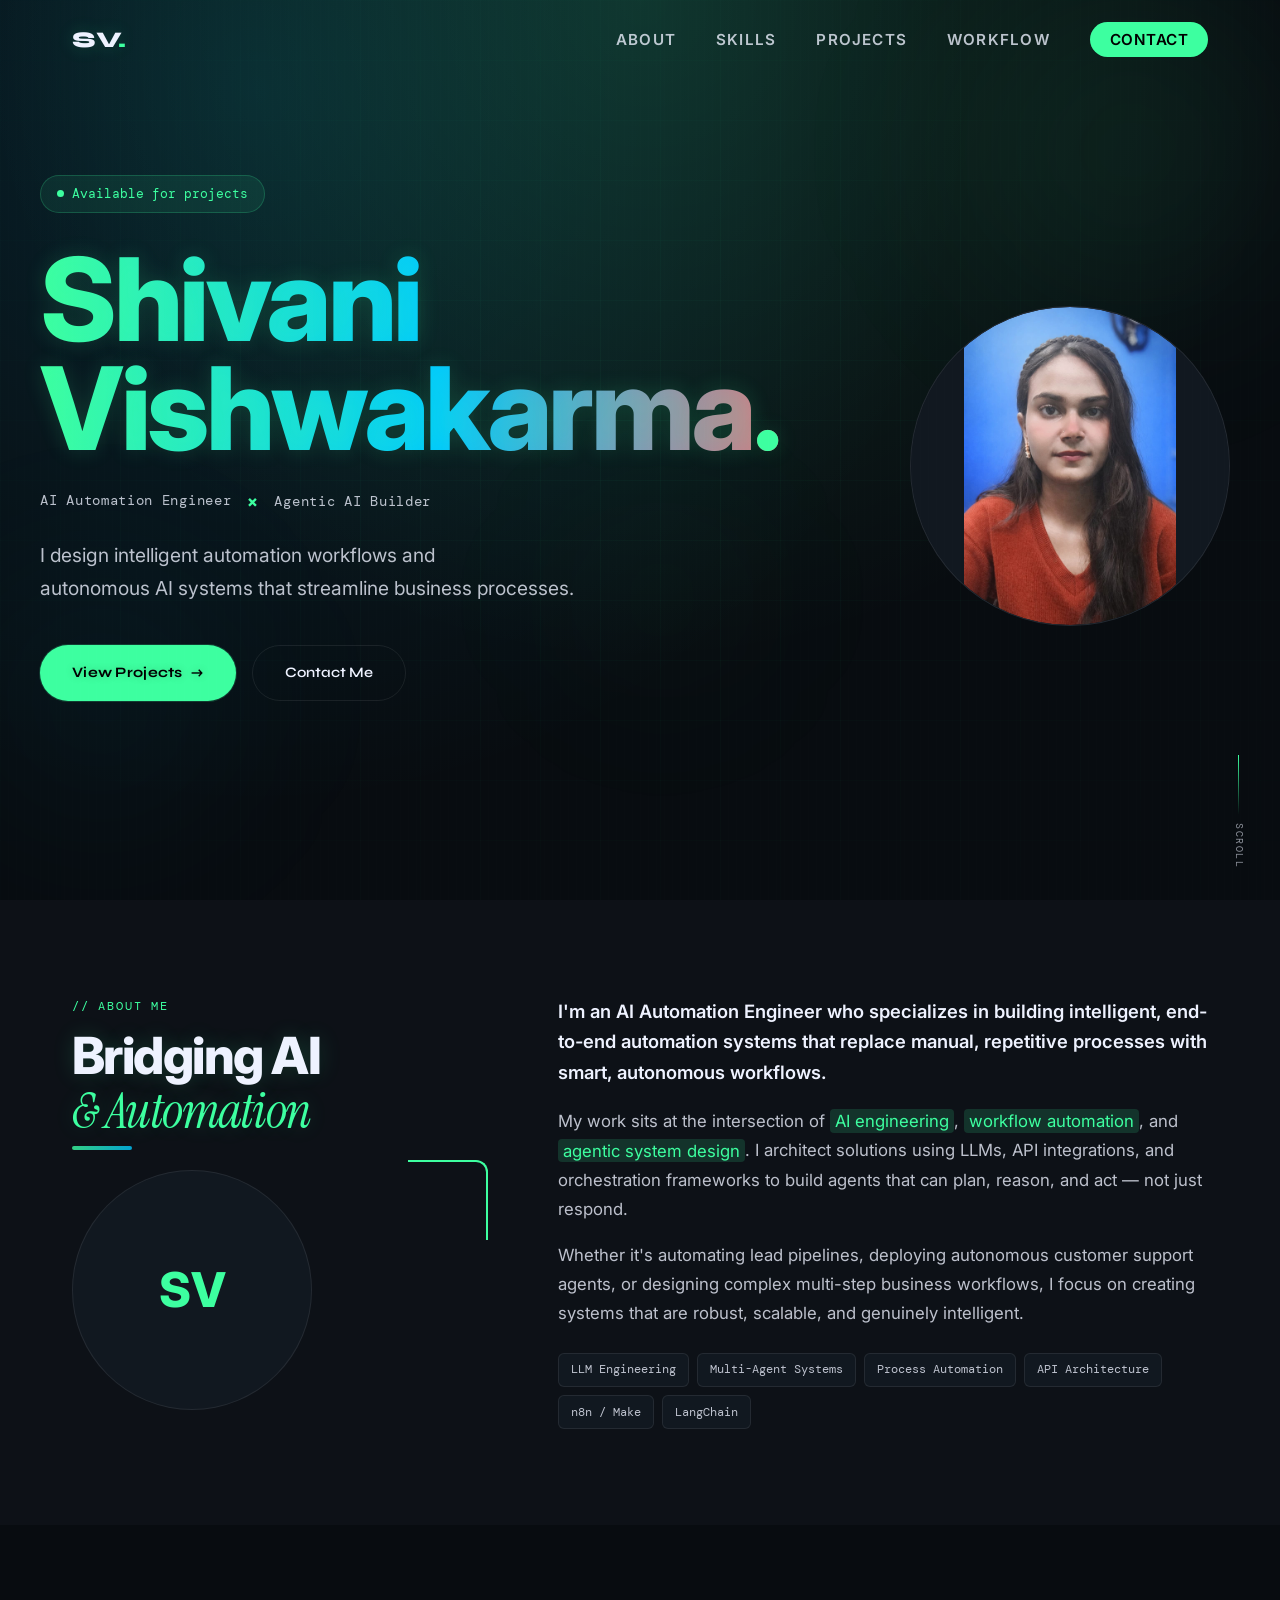
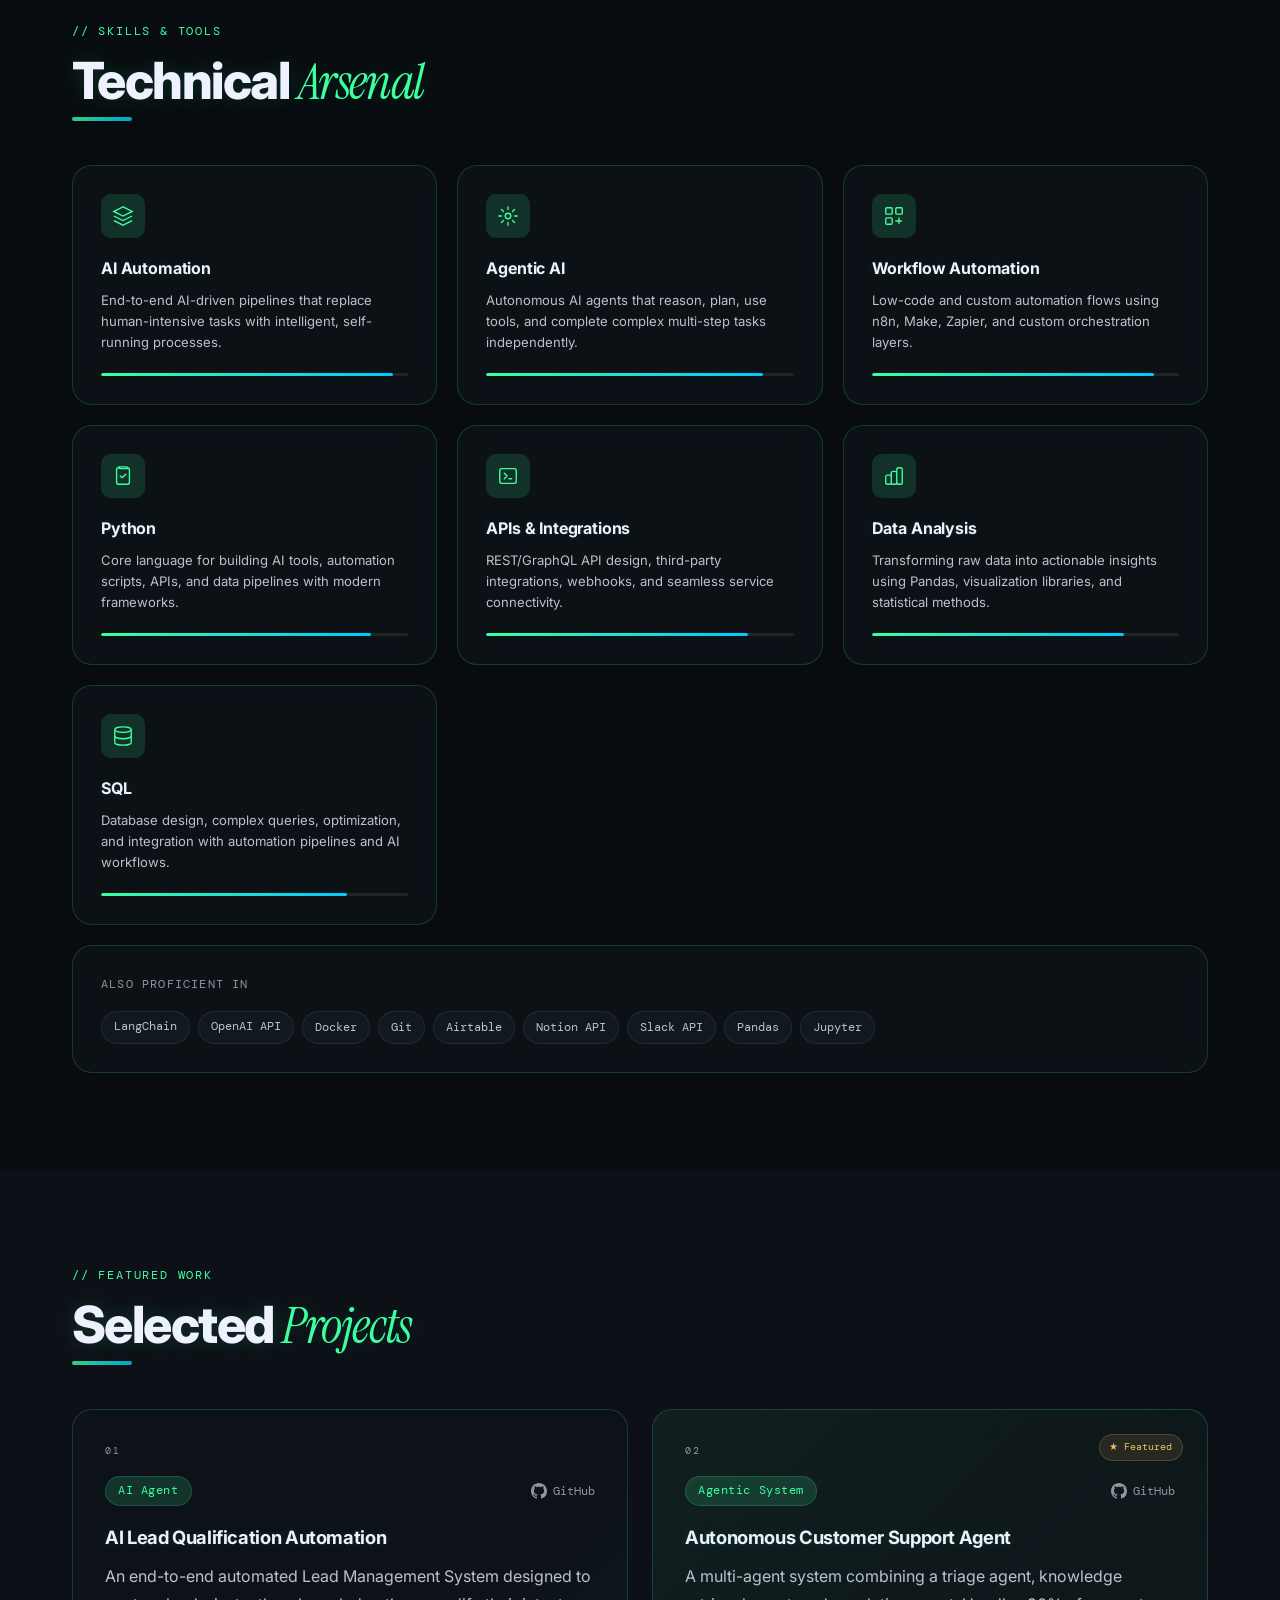
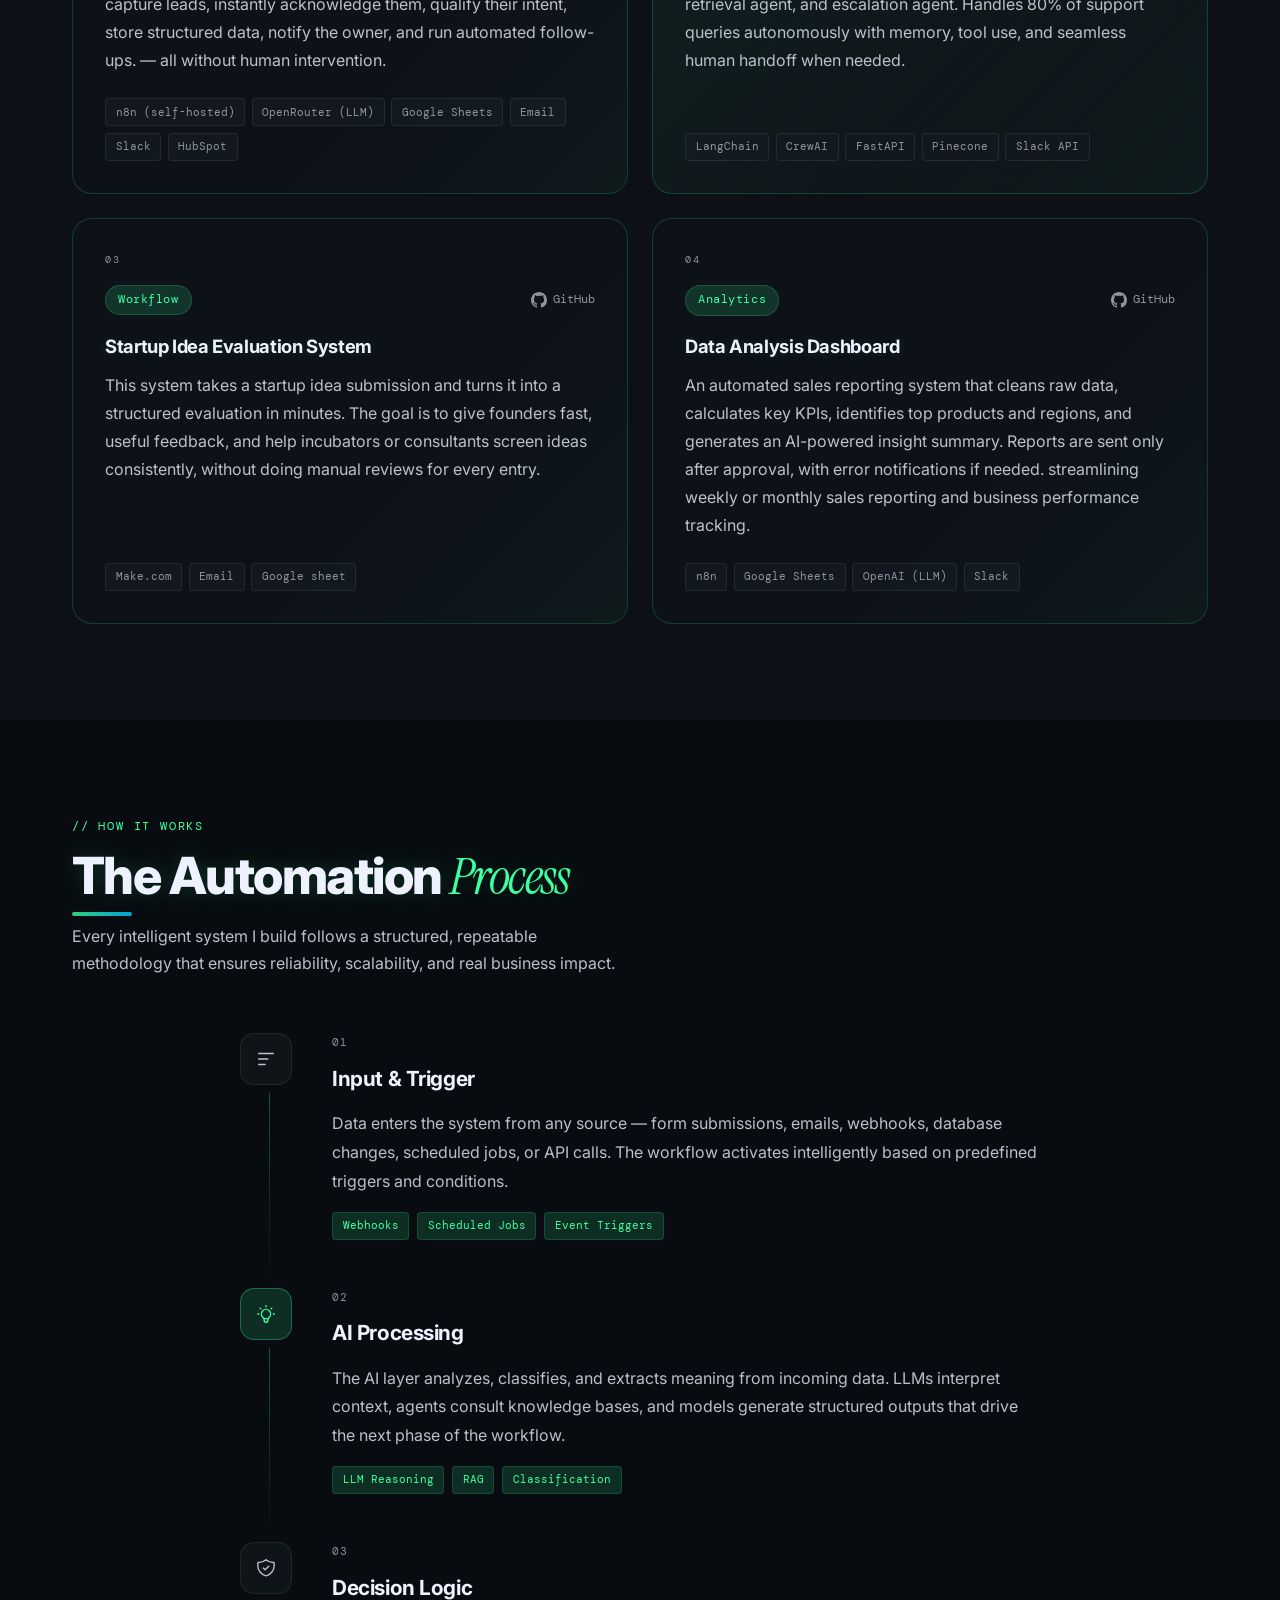
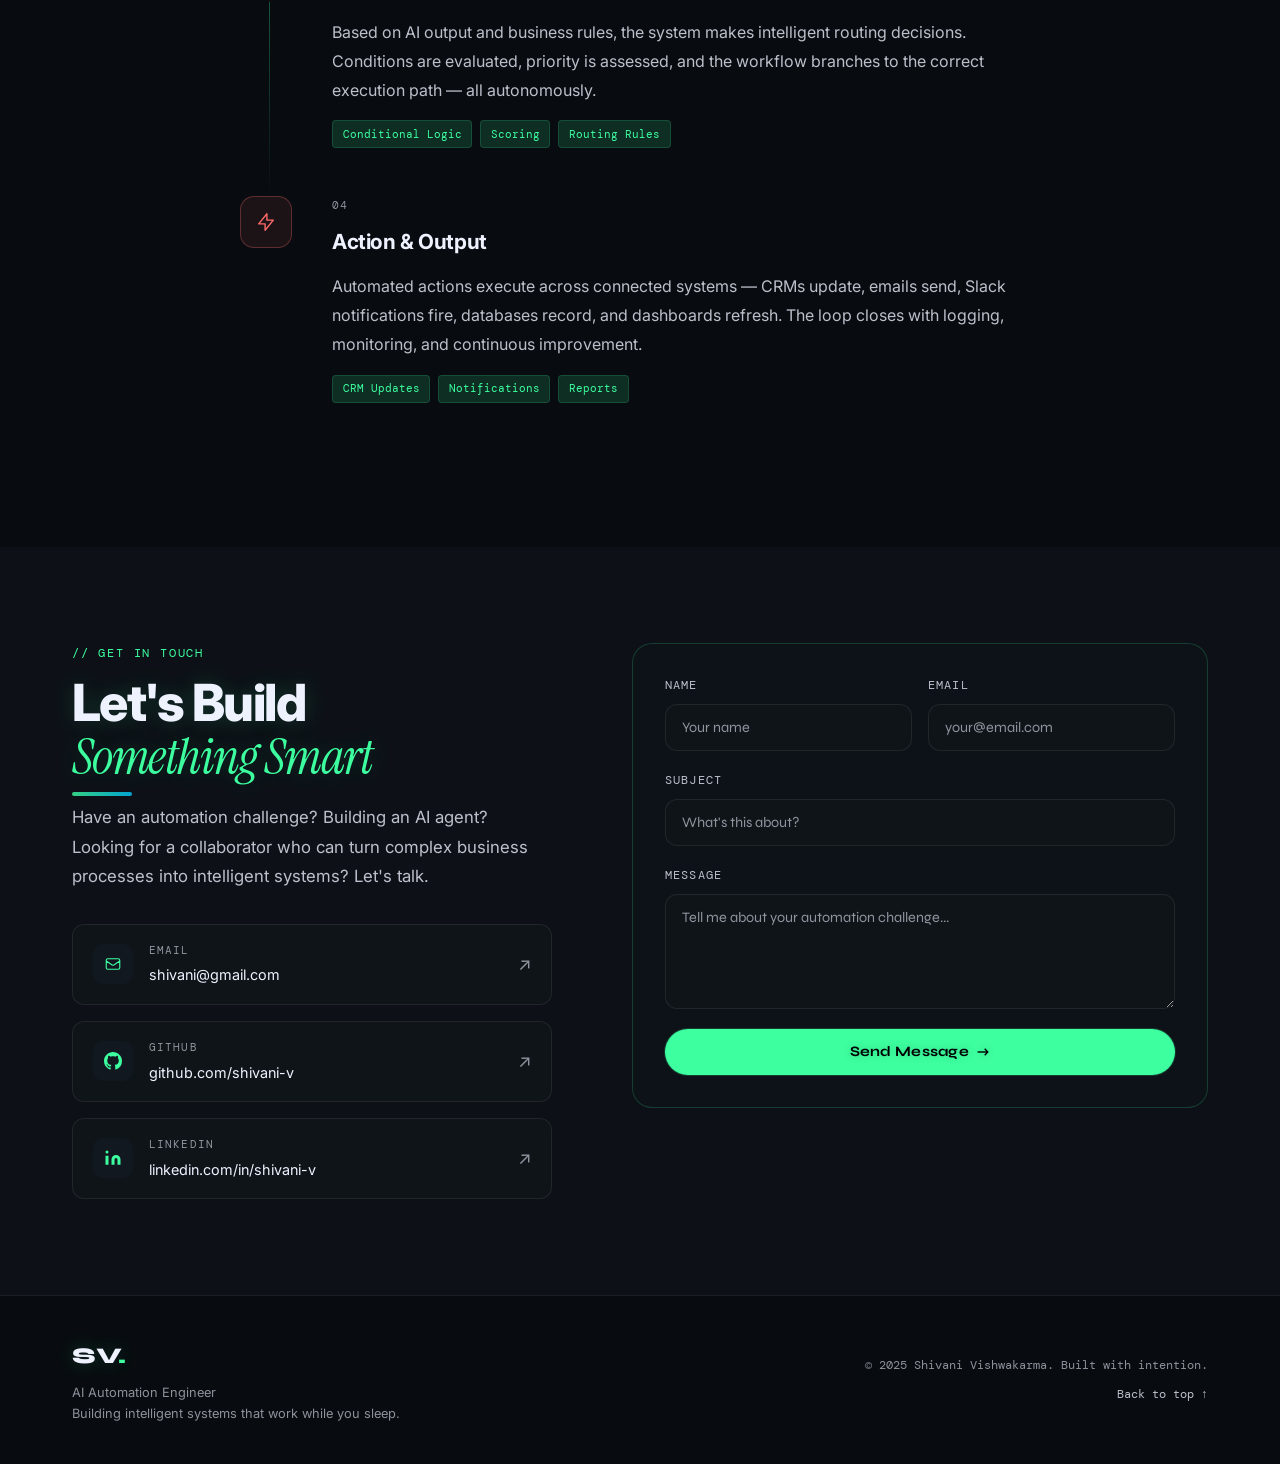
==== index.html @ 14ccedad "Rename index (1).html to index.html" ====
<!DOCTYPE html>
<html lang="en">

<head>
  <meta charset="UTF-8" />
  <meta name="viewport" content="width=device-width, initial-scale=1.0" />
  <title>Shivani Vishwakarma &mdash; AI Automation Engineer</title>
  <link rel="stylesheet" href="style.css" />
  <link rel="preconnect" href="https://fonts.googleapis.com">
  <link
    href="https://fonts.googleapis.com/css2?family=Inter:wght@400;500;600;700&family=Syne:wght@400;600;700;800&family=DM+Mono:wght@300;400;500&family=Instrument+Serif:ital@0;1&display=swap"
    rel="stylesheet">
</head>

<body>

  <nav id="navbar">
    <div class="nav-inner">
      <a href="#hero" class="nav-logo">SV<span class="dot">.</span></a>
      <button class="hamburger" id="hamburger" aria-label="Open menu">
        <span></span><span></span><span></span>
      </button>
      <ul class="nav-links" id="navLinks">
        <li><a href="#about">About</a></li>
        <li><a href="#skills">Skills</a></li>
        <li><a href="#projects">Projects</a></li>
        <li><a href="#workflow">Workflow</a></li>
        <li><a href="#contact" class="nav-cta">Contact</a></li>
      </ul>
    </div>
  </nav>

  <section id="hero">
    <div class="hero-bg">
      <div class="grid-overlay"></div>
      <div class="orb orb-1"></div>
      <div class="orb orb-2"></div>
      <div class="orb orb-3"></div>
    </div>
    <div class="hero-content">
      <div class="hero-text">
        <div class="hero-badge">
          <span class="pulse-dot"></span>
          Available for projects
        </div>
        <h1 class="hero-name">
          <span class="line-reveal">Shivani</span>
          <span class="line-reveal delay-1">Vishwakarma<span class="accent-dot">.</span></span>
        </h1>
        <p class="hero-role line-reveal delay-2">
          <span class="role-tag">AI Automation Engineer</span>
          <span class="role-sep">&times;</span>
          <span class="role-tag">Agentic AI Builder</span>
        </p>
        <p class="hero-tagline line-reveal delay-3">
          I design intelligent automation workflows and<br>
          autonomous AI systems that streamline business processes.
        </p>
        <div class="hero-actions line-reveal delay-4">
          <a href="#projects" class="btn-primary">View Projects <span class="btn-arrow">&rarr;</span></a>
          <a href="#contact" class="btn-secondary">Contact Me</a>
        </div>
        <!---  <div class="hero-stats line-reveal delay-5">
          <div class="stat"><span class="stat-num">20+</span><span class="stat-label">Automations Built</span></div>
          <div class="stat-divider"></div>
          <div class="stat"><span class="stat-num">10+</span><span class="stat-label">AI Agents Deployed</span></div>
          <div class="stat-divider"></div>
          <div class="stat"><span class="stat-num">5+</span><span class="stat-label">Years Experience</span></div>
        </div> -->
      </div>
      <div class="hero-avatar">
        <div class="about-img-placeholder">
          <img class="about-avatar" src="pp.jpeg" alt="Shivani Vishwakarma" loading="lazy" />
          <div class="avatar-ring"></div>
          <div class="avatar-ring ring-2"></div>
        </div>
      </div>
    </div>
    <div class="hero-scroll-hint">
      <div class="scroll-line"></div>
      <span>scroll</span>
    </div>
  </section>

  <section id="about">
    <div class="container">
      <div class="about-grid">
        <div class="about-left">
          <div class="section-label">// about me</div>
          <h2 class="section-title">Bridging AI<br><em>&amp; Automation</em></h2>
          <div class="about-image-frame">
            <div class="about-img-placeholder">

              <div class="avatar-initials">SV</div>
              <div class="avatar-ring"></div>
              <div class="avatar-ring ring-2"></div>
            </div>
            <div class="img-decoration"></div>
          </div>
        </div>
        <div class="about-right">
          <p class="about-intro">
            I'm an AI Automation Engineer who specializes in building intelligent, end-to-end automation systems that
            replace manual, repetitive processes with smart, autonomous workflows.
          </p>
          <p class="about-body">
            My work sits at the intersection of <mark>AI engineering</mark>, <mark>workflow automation</mark>, and
            <mark>agentic system design</mark>. I architect solutions using LLMs, API integrations, and orchestration
            frameworks to build agents that can plan, reason, and act &mdash; not just respond.
          </p>
          <p class="about-body">
            Whether it's automating lead pipelines, deploying autonomous customer support agents, or designing complex
            multi-step business workflows, I focus on creating systems that are robust, scalable, and genuinely
            intelligent.
          </p>
          <div class="about-tags">
            <span class="tag">LLM Engineering</span>
            <span class="tag">Multi-Agent Systems</span>
            <span class="tag">Process Automation</span>
            <span class="tag">API Architecture</span>
            <span class="tag">n8n / Make </span>
            <span class="tag">LangChain </span>
          </div>
        </div>
      </div>
    </div>
  </section>

  <section id="skills">
    <div class="container">
      <div class="section-header">
        <div class="section-label">// skills &amp; tools</div>
        <h2 class="section-title">Technical <em>Arsenal</em></h2>
      </div>
      <div class="skills-grid">
        <div class="skill-card">
          <div class="skill-icon"><svg viewBox="0 0 24 24" fill="none">
              <path d="M12 2L2 7l10 5 10-5-10-5z" stroke="currentColor" stroke-width="1.5" />
              <path d="M2 17l10 5 10-5M2 12l10 5 10-5" stroke="currentColor" stroke-width="1.5" />
            </svg></div>
          <h3 class="skill-name">AI Automation</h3>
          <p class="skill-desc">End-to-end AI-driven pipelines that replace human-intensive tasks with intelligent,
            self-running processes.</p>
          <div class="skill-bar">
            <div class="skill-fill" style="--w:95%"></div>
          </div>
        </div>
        <div class="skill-card">
          <div class="skill-icon"><svg viewBox="0 0 24 24" fill="none">
              <circle cx="12" cy="12" r="3" stroke="currentColor" stroke-width="1.5" />
              <path
                d="M12 2v3M12 19v3M2 12h3M19 12h3M4.93 4.93l2.12 2.12M16.95 16.95l2.12 2.12M4.93 19.07l2.12-2.12M16.95 7.05l2.12-2.12"
                stroke="currentColor" stroke-width="1.5" stroke-linecap="round" />
            </svg></div>
          <h3 class="skill-name">Agentic AI</h3>
          <p class="skill-desc">Autonomous AI agents that reason, plan, use tools, and complete complex multi-step tasks
            independently.</p>
          <div class="skill-bar">
            <div class="skill-fill" style="--w:90%"></div>
          </div>
        </div>
        <div class="skill-card">
          <div class="skill-icon"><svg viewBox="0 0 24 24" fill="none">
              <rect x="3" y="3" width="7" height="7" rx="1" stroke="currentColor" stroke-width="1.5" />
              <rect x="14" y="3" width="7" height="7" rx="1" stroke="currentColor" stroke-width="1.5" />
              <rect x="3" y="14" width="7" height="7" rx="1" stroke="currentColor" stroke-width="1.5" />
              <path d="M17.5 14v6M14 17.5h6" stroke="currentColor" stroke-width="1.5" stroke-linecap="round" />
            </svg></div>
          <h3 class="skill-name">Workflow Automation</h3>
          <p class="skill-desc">Low-code and custom automation flows using n8n, Make, Zapier, and custom orchestration
            layers.</p>
          <div class="skill-bar">
            <div class="skill-fill" style="--w:92%"></div>
          </div>
        </div>
        <div class="skill-card">
          <div class="skill-icon"><svg viewBox="0 0 24 24" fill="none">
              <path
                d="M8 3H7a2 2 0 00-2 2v14a2 2 0 002 2h10a2 2 0 002-2V5a2 2 0 00-2-2h-1M8 3a1 1 0 001 1h6a1 1 0 001-1M8 3a1 1 0 000-1h8a1 1 0 010 2"
                stroke="currentColor" stroke-width="1.5" />
              <path d="M9 12l2 2 4-4" stroke="currentColor" stroke-width="1.5" stroke-linecap="round"
                stroke-linejoin="round" />
            </svg></div>
          <h3 class="skill-name">Python</h3>
          <p class="skill-desc">Core language for building AI tools, automation scripts, APIs, and data pipelines with
            modern frameworks.</p>
          <div class="skill-bar">
            <div class="skill-fill" style="--w:88%"></div>
          </div>
        </div>
        <div class="skill-card">
          <div class="skill-icon"><svg viewBox="0 0 24 24" fill="none">
              <path d="M8 9l3 3-3 3m5 0h3M5 20h14a2 2 0 002-2V6a2 2 0 00-2-2H5a2 2 0 00-2 2v12a2 2 0 002 2z"
                stroke="currentColor" stroke-width="1.5" stroke-linecap="round" stroke-linejoin="round" />
            </svg></div>
          <h3 class="skill-name">APIs &amp; Integrations</h3>
          <p class="skill-desc">REST/GraphQL API design, third-party integrations, webhooks, and seamless service
            connectivity.</p>
          <div class="skill-bar">
            <div class="skill-fill" style="--w:85%"></div>
          </div>
        </div>
        <div class="skill-card">
          <div class="skill-icon"><svg viewBox="0 0 24 24" fill="none">
              <path
                d="M9 19v-6a2 2 0 00-2-2H5a2 2 0 00-2 2v6a2 2 0 002 2h2a2 2 0 002-2zm0 0V9a2 2 0 012-2h2a2 2 0 012 2v10m-6 0a2 2 0 002 2h2a2 2 0 002-2m0 0V5a2 2 0 012-2h2a2 2 0 012 2v14a2 2 0 01-2 2h-2a2 2 0 01-2-2z"
                stroke="currentColor" stroke-width="1.5" stroke-linecap="round" stroke-linejoin="round" />
            </svg></div>
          <h3 class="skill-name">Data Analysis</h3>
          <p class="skill-desc">Transforming raw data into actionable insights using Pandas, visualization libraries,
            and statistical methods.</p>
          <div class="skill-bar">
            <div class="skill-fill" style="--w:82%"></div>
          </div>
        </div>
        <div class="skill-card">
          <div class="skill-icon"><svg viewBox="0 0 24 24" fill="none">
              <ellipse cx="12" cy="5" rx="9" ry="3" stroke="currentColor" stroke-width="1.5" />
              <path d="M21 12c0 1.66-4.03 3-9 3S3 13.66 3 12M21 19c0 1.66-4.03 3-9 3S3 20.66 3 19" stroke="currentColor"
                stroke-width="1.5" />
              <path d="M3 5v14M21 5v14" stroke="currentColor" stroke-width="1.5" />
            </svg></div>
          <h3 class="skill-name">SQL</h3>
          <p class="skill-desc">Database design, complex queries, optimization, and integration with automation
            pipelines and AI workflows.</p>
          <div class="skill-bar">
            <div class="skill-fill" style="--w:80%"></div>
          </div>
        </div>
        <div class="skill-card skill-card-wide">
          <div class="tech-stack-label">Also proficient in</div>
          <div class="tech-bubbles">
            <span>LangChain</span><span>OpenAI API</span>
            <span>Docker</span><span>Git</span>
            <span>Airtable</span><span>Notion API</span><span>Slack API</span>
            <span>Pandas</span><span>Jupyter</span>
          </div>
        </div>
      </div>
    </div>
  </section>

  <section id="projects">
    <div class="container">
      <div class="section-header">
        <div class="section-label">// featured work</div>
        <h2 class="section-title">Selected <em>Projects</em></h2>
      </div>
      <div class="projects-grid">
        <div class="project-card">
          <div class="project-num">01</div>
          <div class="project-header">
            <div class="project-status">AI Agent</div>
            <a href="https://github.com/shivani-vishwakarmaa/AI-automations/tree/main/03-lead-management-system"
              class="project-link">
              <svg viewBox="0 0 24 24" fill="currentColor" width="16" height="16">
                <path
                  d="M12 0C5.37 0 0 5.37 0 12c0 5.31 3.435 9.795 8.205 11.385.6.105.825-.255.825-.57 0-.285-.015-1.23-.015-2.235-3.015.555-3.795-.735-4.035-1.41-.135-.345-.72-1.41-1.23-1.695-.42-.225-1.02-.78-.015-.795.945-.015 1.62.87 1.845 1.23 1.08 1.815 2.805 1.305 3.495.99.105-.78.42-1.305.765-1.605-2.67-.3-5.46-1.335-5.46-5.925 0-1.305.465-2.385 1.23-3.225-.12-.3-.54-1.53.12-3.18 0 0 1.005-.315 3.3 1.23.96-.27 1.98-.405 3-.405s2.04.135 3 .405c2.295-1.56 3.3-1.23 3.3-1.23.66 1.65.24 2.88.12 3.18.765.84 1.23 1.905 1.23 3.225 0 4.605-2.805 5.625-5.475 5.925.435.375.81 1.095.81 2.22 0 1.605-.015 2.895-.015 3.3 0 .315.225.69.825.57A12.02 12.02 0 0024 12c0-6.63-5.37-12-12-12z" />
              </svg>
              GitHub
            </a>
          </div>
          <h3 class="project-title">AI Lead Qualification Automation</h3>
          <p class="project-desc">An end-to-end automated Lead Management System designed to capture leads, instantly
            acknowledge them, qualify their intent, store structured data, notify the owner, and run automated
            follow-ups. &mdash; all without human
            intervention.</p>
          <div class="project-tools">
            <span>n8n (self-hosted)</span> <span>OpenRouter (LLM)</span> <span>Google Sheets</span> <span>Email</span>
            <span>Slack</span> <span>HubSpot</span>
          </div>
        </div>

        <div class="project-card project-card-featured">
          <div class="project-num">02</div>
          <div class="project-header">
            <div class="project-status">Agentic System</div>
            <a href="#" class="project-link">
              <svg viewBox="0 0 24 24" fill="currentColor" width="16" height="16">
                <path
                  d="M12 0C5.37 0 0 5.37 0 12c0 5.31 3.435 9.795 8.205 11.385.6.105.825-.255.825-.57 0-.285-.015-1.23-.015-2.235-3.015.555-3.795-.735-4.035-1.41-.135-.345-.72-1.41-1.23-1.695-.42-.225-1.02-.78-.015-.795.945-.015 1.62.87 1.845 1.23 1.08 1.815 2.805 1.305 3.495.99.105-.78.42-1.305.765-1.605-2.67-.3-5.46-1.335-5.46-5.925 0-1.305.465-2.385 1.23-3.225-.12-.3-.54-1.53.12-3.18 0 0 1.005-.315 3.3 1.23.96-.27 1.98-.405 3-.405s2.04.135 3 .405c2.295-1.56 3.3-1.23 3.3-1.23.66 1.65.24 2.88.12 3.18.765.84 1.23 1.905 1.23 3.225 0 4.605-2.805 5.625-5.475 5.925.435.375.81 1.095.81 2.22 0 1.605-.015 2.895-.015 3.3 0 .315.225.69.825.57A12.02 12.02 0 0024 12c0-6.63-5.37-12-12-12z" />
              </svg>
              GitHub
            </a>
          </div>
          <h3 class="project-title">Autonomous Customer Support Agent</h3>
          <p class="project-desc">A multi-agent system combining a triage agent, knowledge retrieval agent, and
            escalation agent. Handles 80% of support queries autonomously with memory, tool use, and seamless human
            handoff when needed.</p>
          <div class="project-tools">
            <span>LangChain</span><span>CrewAI</span><span>FastAPI</span><span>Pinecone</span><span>Slack API</span>
          </div>
          <div class="featured-badge">&#9733; Featured</div>
        </div>

        <div class="project-card">
          <div class="project-num">03</div>
          <div class="project-header">
            <div class="project-status">Workflow</div>
            <a href="#" class="project-link">
              <svg viewBox="0 0 24 24" fill="currentColor" width="16" height="16">
                <path
                  d="M12 0C5.37 0 0 5.37 0 12c0 5.31 3.435 9.795 8.205 11.385.6.105.825-.255.825-.57 0-.285-.015-1.23-.015-2.235-3.015.555-3.795-.735-4.035-1.41-.135-.345-.72-1.41-1.23-1.695-.42-.225-1.02-.78-.015-.795.945-.015 1.62.87 1.845 1.23 1.08 1.815 2.805 1.305 3.495.99.105-.78.42-1.305.765-1.605-2.67-.3-5.46-1.335-5.46-5.925 0-1.305.465-2.385 1.23-3.225-.12-.3-.54-1.53.12-3.18 0 0 1.005-.315 3.3 1.23.96-.27 1.98-.405 3-.405s2.04.135 3 .405c2.295-1.56 3.3-1.23 3.3-1.23.66 1.65.24 2.88.12 3.18.765.84 1.23 1.905 1.23 3.225 0 4.605-2.805 5.625-5.475 5.925.435.375.81 1.095.81 2.22 0 1.605-.015 2.895-.015 3.3 0 .315.225.69.825.57A12.02 12.02 0 0024 12c0-6.63-5.37-12-12-12z" />
              </svg>
              GitHub
            </a>
          </div>
          <h3 class="project-title">Startup Idea Evaluation System</h3>
          <p class="project-desc">This system takes a startup idea submission and turns it into a structured evaluation
            in minutes. The goal is to give founders fast, useful feedback, and help incubators or consultants screen
            ideas consistently, without doing manual reviews for every entry.</p>
          <div class="project-tools">
            <span>Make.com</span><span>Email</span><span>Google sheet</span>
          </div>
        </div>

        <div class="project-card">
          <div class="project-num">04</div>
          <div class="project-header">
            <div class="project-status">Analytics</div>
            <a href="https://github.com/shivani-vishwakarmaa/AI-automations/tree/main/01-sales-data-reporting"
              class="project-link">
              <svg viewBox="0 0 24 24" fill="currentColor" width="16" height="16">
                <path
                  d="M12 0C5.37 0 0 5.37 0 12c0 5.31 3.435 9.795 8.205 11.385.6.105.825-.255.825-.57 0-.285-.015-1.23-.015-2.235-3.015.555-3.795-.735-4.035-1.41-.135-.345-.72-1.41-1.23-1.695-.42-.225-1.02-.78-.015-.795.945-.015 1.62.87 1.845 1.23 1.08 1.815 2.805 1.305 3.495.99.105-.78.42-1.305.765-1.605-2.67-.3-5.46-1.335-5.46-5.925 0-1.305.465-2.385 1.23-3.225-.12-.3-.54-1.53.12-3.18 0 0 1.005-.315 3.3 1.23.96-.27 1.98-.405 3-.405s2.04.135 3 .405c2.295-1.56 3.3-1.23 3.3-1.23.66 1.65.24 2.88.12 3.18.765.84 1.23 1.905 1.23 3.225 0 4.605-2.805 5.625-5.475 5.925.435.375.81 1.095.81 2.22 0 1.605-.015 2.895-.015 3.3 0 .315.225.69.825.57A12.02 12.02 0 0024 12c0-6.63-5.37-12-12-12z" />
              </svg>
              GitHub
            </a>
          </div>
          <h3 class="project-title">Data Analysis Dashboard</h3>
          <p class="project-desc">An automated sales reporting system that cleans raw data, calculates key KPIs,
            identifies top products and
            regions, and generates an AI-powered insight summary. Reports are sent only after approval, with error
            notifications if needed.
            streamlining weekly or monthly sales reporting and business performance
            tracking.</p>
          <div class="project-tools">
            <span>n8n</span> <span>Google Sheets</span> <span>OpenAI (LLM)</span> <span>Slack</span>
          </div>
        </div>
      </div>
    </div>
  </section>

  <section id="workflow">
    <div class="container">
      <div class="section-header">
        <div class="section-label">// how it works</div>
        <h2 class="section-title">The Automation <em>Process</em></h2>
        <p class="section-subtitle">Every intelligent system I build follows a structured, repeatable methodology that
          ensures reliability, scalability, and real business impact.</p>
      </div>
      <div class="workflow-steps">
        <div class="workflow-step">
          <div class="step-connector"></div>
          <div class="step-icon-wrap">
            <div class="step-icon">
              <svg viewBox="0 0 24 24" fill="none">
                <path d="M4 6h16M4 12h10M4 18h7" stroke="currentColor" stroke-width="1.5" stroke-linecap="round" />
              </svg>
            </div>
          </div>
          <div class="step-content">
            <div class="step-num">01</div>
            <h3 class="step-title">Input &amp; Trigger</h3>
            <p class="step-desc">Data enters the system from any source &mdash; form submissions, emails, webhooks,
              database changes, scheduled jobs, or API calls. The workflow activates intelligently based on predefined
              triggers and conditions.</p>
            <div class="step-tags"><span>Webhooks</span><span>Scheduled Jobs</span><span>Event Triggers</span></div>
          </div>
        </div>
        <div class="workflow-step">
          <div class="step-connector"></div>
          <div class="step-icon-wrap">
            <div class="step-icon step-icon-ai">
              <svg viewBox="0 0 24 24" fill="none">
                <path
                  d="M9.663 17h4.673M12 3v1m6.364 1.636l-.707.707M21 12h-1M4 12H3m3.343-5.657l-.707-.707m2.828 9.9a5 5 0 117.072 0l-.548.547A3.374 3.374 0 0014 18.469V19a2 2 0 11-4 0v-.531c0-.895-.356-1.754-.988-2.386l-.548-.547z"
                  stroke="currentColor" stroke-width="1.5" stroke-linecap="round" stroke-linejoin="round" />
              </svg>
            </div>
          </div>
          <div class="step-content">
            <div class="step-num">02</div>
            <h3 class="step-title">AI Processing</h3>
            <p class="step-desc">The AI layer analyzes, classifies, and extracts meaning from incoming data. LLMs
              interpret context, agents consult knowledge bases, and models generate structured outputs that drive the
              next phase of the workflow.</p>
            <div class="step-tags"><span>LLM Reasoning</span><span>RAG</span><span>Classification</span></div>
          </div>
        </div>
        <div class="workflow-step">
          <div class="step-connector"></div>
          <div class="step-icon-wrap">
            <div class="step-icon">
              <svg viewBox="0 0 24 24" fill="none">
                <path
                  d="M9 12l2 2 4-4m5.618-4.016A11.955 11.955 0 0112 2.944a11.955 11.955 0 01-8.618 3.04A12.02 12.02 0 003 9c0 5.591 3.824 10.29 9 11.622 5.176-1.332 9-6.03 9-11.622 0-1.042-.133-2.052-.382-3.016z"
                  stroke="currentColor" stroke-width="1.5" stroke-linecap="round" />
              </svg>
            </div>
          </div>
          <div class="step-content">
            <div class="step-num">03</div>
            <h3 class="step-title">Decision Logic</h3>
            <p class="step-desc">Based on AI output and business rules, the system makes intelligent routing decisions.
              Conditions are evaluated, priority is assessed, and the workflow branches to the correct execution path
              &mdash; all autonomously.</p>
            <div class="step-tags"><span>Conditional Logic</span><span>Scoring</span><span>Routing Rules</span></div>
          </div>
        </div>
        <div class="workflow-step">
          <div class="step-icon-wrap">
            <div class="step-icon step-icon-action">
              <svg viewBox="0 0 24 24" fill="none">
                <path d="M13 10V3L4 14h7v7l9-11h-7z" stroke="currentColor" stroke-width="1.5" stroke-linecap="round"
                  stroke-linejoin="round" />
              </svg>
            </div>
          </div>
          <div class="step-content">
            <div class="step-num">04</div>
            <h3 class="step-title">Action &amp; Output</h3>
            <p class="step-desc">Automated actions execute across connected systems &mdash; CRMs update, emails send,
              Slack notifications fire, databases record, and dashboards refresh. The loop closes with logging,
              monitoring, and continuous improvement.</p>
            <div class="step-tags"><span>CRM Updates</span><span>Notifications</span><span>Reports</span></div>
          </div>
        </div>
      </div>
    </div>
  </section>

  <section id="contact">
    <div class="container">
      <div class="contact-inner">
        <div class="contact-left">
          <div class="section-label">// get in touch</div>
          <h2 class="section-title">Let's Build<br><em>Something Smart</em></h2>
          <p class="contact-desc">Have an automation challenge? Building an AI agent? Looking for a collaborator who can
            turn complex business processes into intelligent systems? Let's talk.</p>
          <div class="contact-links">
            <a href="mailto:shivani03112005@gmail.com" class="contact-item">
              <div class="contact-icon">
                <svg viewBox="0 0 24 24" fill="none">
                  <path
                    d="M3 8l7.89 5.26a2 2 0 002.22 0L21 8M5 19h14a2 2 0 002-2V7a2 2 0 00-2-2H5a2 2 0 00-2 2v10a2 2 0 002 2z"
                    stroke="currentColor" stroke-width="1.5" stroke-linecap="round" stroke-linejoin="round" />
                </svg>
              </div>
              <div class="contact-details">
                <span class="contact-type">Email</span>
                <span class="contact-value">shivani@gmail.com</span>
              </div>
              <span class="contact-arrow">&#8599;</span>
            </a>
            <a href="https://github.com/shivani-vishwakarmaa" target="_blank" class="contact-item">
              <div class="contact-icon">
                <svg viewBox="0 0 24 24" fill="currentColor">
                  <path
                    d="M12 0C5.37 0 0 5.37 0 12c0 5.31 3.435 9.795 8.205 11.385.6.105.825-.255.825-.57 0-.285-.015-1.23-.015-2.235-3.015.555-3.795-.735-4.035-1.41-.135-.345-.72-1.41-1.23-1.695-.42-.225-1.02-.78-.015-.795.945-.015 1.62.87 1.845 1.23 1.08 1.815 2.805 1.305 3.495.99.105-.78.42-1.305.765-1.605-2.67-.3-5.46-1.335-5.46-5.925 0-1.305.465-2.385 1.23-3.225-.12-.3-.54-1.53.12-3.18 0 0 1.005-.315 3.3 1.23.96-.27 1.98-.405 3-.405s2.04.135 3 .405c2.295-1.56 3.3-1.23 3.3-1.23.66 1.65.24 2.88.12 3.18.765.84 1.23 1.905 1.23 3.225 0 4.605-2.805 5.625-5.475 5.925.435.375.81 1.095.81 2.22 0 1.605-.015 2.895-.015 3.3 0 .315.225.69.825.57A12.02 12.02 0 0024 12c0-6.63-5.37-12-12-12z" />
                </svg>
              </div>
              <div class="contact-details">
                <span class="contact-type">GitHub</span>
                <span class="contact-value">github.com/shivani-v</span>
              </div>
              <span class="contact-arrow">&#8599;</span>
            </a>
            <a href="https://www.linkedin.com/in/shivani-vishwakarmaa/" target="_blank" class="contact-item">
              <div class="contact-icon">
                <svg viewBox="0 0 24 24" fill="currentColor">
                  <path d="M16 8a6 6 0 016 6v7h-4v-7a2 2 0 00-2-2 2 2 0 00-2 2v7h-4v-7a6 6 0 016-6zM2 9h4v12H2z" />
                  <circle cx="4" cy="4" r="2" />
                </svg>
              </div>
              <div class="contact-details">
                <span class="contact-type">LinkedIn</span>
                <span class="contact-value">linkedin.com/in/shivani-v</span>
              </div>
              <span class="contact-arrow">&#8599;</span>
            </a>
          </div>
        </div>
        <div class="contact-right">
          <form class="contact-form" id="contactForm" action="https://formsubmit.co/vishwakarmashivani152@gmail.com
"
            method="POST">
            <input type="hidden" name="_subject" value="Portfolio message">
            <input type="hidden" name="_captcha" value="false">
            <div class="form-row">
              <div class="form-group">
                <label>Name</label>
                <input type="text" name="name" placeholder="Your name" required />
              </div>
              <div class="form-group">
                <label>Email</label>
                <input type="email" name="email" placeholder="your@email.com" required />
              </div>
            </div>
            <div class="form-group">
              <label>Subject</label>
              <input type="text" placeholder="What's this about?" />
            </div>
            <div class="form-group">
              <label>Message</label>
              <textarea rows="5" placeholder="Tell me about your automation challenge..."></textarea>
            </div>
            <button type="submit" class="btn-primary form-submit">
              Send Message <span class="btn-arrow">&#8594;</span>
            </button>
            <div class="form-success" id="formSuccess">
              &#10003; Message sent! I'll be in touch soon.
            </div>
          </form>
        </div>
      </div>
    </div>
  </section>

  <footer>
    <div class="footer-inner">
      <div class="footer-left">
        <a href="#hero" class="nav-logo">SV<span class="dot">.</span></a>
        <p>AI Automation Engineer<br>Building intelligent systems that work while you sleep.</p>
      </div>
      <div class="footer-right">
        <p class="footer-copy">&#169; 2025 Shivani Vishwakarma. Built with intention.</p>
        <a href="#hero" class="back-to-top">Back to top &#8593;</a>
      </div>
    </div>
  </footer>

  <script src="script.js"></script>
</body>

</html>
---- style.css ----
/* ═══════════════════════════════════════
   SHIVANI VISHWAKARMA - PORTFOLIO CSS
   Aesthetic: Dark Forge — Industrial Precision
   ═══════════════════════════════════════ */

:root {
  --bg: #080c10;
  --bg-2: #0d1117;
  --bg-3: #111820;
  --bg-card: #0f1419;
  --border: rgba(255, 255, 255, 0.08);
  --border-hover: rgba(61, 255, 160, 0.35);
  --text: #eef2ff;
  --text-muted: rgba(238, 242, 255, 0.78);
  --text-dim: rgba(238, 242, 255, 0.58);
  --accent: #3dffa0;
  --accent-dim: rgba(61, 255, 160, 0.14);
  --accent-2: #00c8ff;
  --accent-3: #ff6b6b;
  --gold: #f0c060;
  --glow: 0 0 22px rgba(61, 255, 160, 0.16);
  --font-head: 'Syne', sans-serif;
  --font-body: 'Inter', system-ui, -apple-system, BlinkMacSystemFont, 'Segoe UI', sans-serif;
  --font-mono: 'DM Mono', monospace;
  --font-serif: 'Instrument Serif', serif;
  --radius: 12px;
  --radius-lg: 20px;
  --transition: 0.28s cubic-bezier(0.22, 1, 0.36, 1);
}

*,
*::before,
*::after {
  box-sizing: border-box;
  margin: 0;
  padding: 0;
}

html {
  height: 100%;
  scroll-behavior: smooth;
}

body {
  min-height: 100vh;
  background: radial-gradient(circle at top, rgba(61, 255, 160, 0.14), transparent 60%),
    radial-gradient(circle at 20% 10%, rgba(0, 200, 255, 0.12), transparent 55%),
    var(--bg);
  background-attachment: fixed;
  color: var(--text);
  font-family: var(--font-body);
  font-size: 17px;
  line-height: 1.75;
  text-rendering: optimizeLegibility;
  -webkit-font-smoothing: antialiased;
  -moz-osx-font-smoothing: grayscale;
  overflow-x: hidden;
}

body::after {
  content: '';
  position: fixed;
  inset: 0;
  pointer-events: none;
  background: repeating-linear-gradient(90deg,
      rgba(255, 255, 255, 0.02),
      rgba(255, 255, 255, 0.02) 1px,
      transparent 1px,
      transparent 8px);
  opacity: 0.35;
  mix-blend-mode: overlay;
}

/* ── SCROLLBAR ── */
::-webkit-scrollbar {
  width: 4px;
}

::-webkit-scrollbar-track {
  background: var(--bg);
}

::-webkit-scrollbar-thumb {
  background: var(--accent);
  border-radius: 2px;
}

/* ── SELECTION ── */
::selection {
  background: var(--accent);
  color: #000;
}

/* ── CONTAINER ── */
.container {
  max-width: 1200px;
  margin: 0 auto;
  padding: 0 2rem;
}

/* ══════════════════════════════════════
   NAVBAR
══════════════════════════════════════ */
#navbar {
  position: fixed;
  top: 0;
  left: 0;
  right: 0;
  z-index: 100;
  padding: 0;
  transition: all var(--transition);
}

#navbar.scrolled {
  background: rgba(8, 12, 16, 0.92);
  backdrop-filter: blur(20px);
  border-bottom: 1px solid var(--border);
}

.nav-inner {
  max-width: 1200px;
  margin: 0 auto;
  padding: 1.25rem 2rem;
  display: flex;
  align-items: center;
  justify-content: space-between;
}

.nav-logo {
  font-family: var(--font-head);
  font-weight: 800;
  font-size: 1.4rem;
  color: var(--text);
  text-decoration: none;
  letter-spacing: -0.02em;
  text-shadow: 0 0 18px rgba(61, 255, 160, 0.18);
}

.nav-logo .dot {
  color: var(--accent);
}

.nav-links {
  display: flex;
  list-style: none;
  gap: 2.5rem;
  align-items: center;
}

.nav-links a {
  color: var(--text-muted);
  text-decoration: none;
  font-size: 0.95rem;
  font-weight: 600;
  letter-spacing: 0.08em;
  text-transform: uppercase;
  transition: color var(--transition);
}

.nav-links a:hover {
  color: var(--text);
}

.nav-links a.active,
.nav-links a:focus-visible {
  color: var(--accent);
  outline: none;
}

.nav-links .nav-cta {
  background: var(--accent);
  color: #000;
  padding: 0.5rem 1.25rem;
  border-radius: 100px;
  font-weight: 600;
  letter-spacing: 0.03em;
}

.nav-links .nav-cta:hover {
  background: #fff;
  color: #000;
}

.hamburger {
  display: none;
  flex-direction: column;
  gap: 5px;
  background: none;
  border: none;
  cursor: pointer;
  padding: 4px;
}

.hamburger span {
  display: block;
  width: 24px;
  height: 2px;
  background: var(--text);
  border-radius: 2px;
  transition: all var(--transition);
}

.hamburger.open span:nth-child(1) {
  transform: rotate(45deg) translate(5px, 5px);
}

.hamburger.open span:nth-child(2) {
  opacity: 0;
}

.hamburger.open span:nth-child(3) {
  transform: rotate(-45deg) translate(5px, -5px);
}

/* ══════════════════════════════════════
   HERO
══════════════════════════════════════ */
#hero {
  min-height: 100vh;
  display: flex;
  align-items: center;
  position: relative;
  overflow: hidden;
  padding: 6rem 2rem 4rem;
}

.hero-bg {
  position: absolute;
  inset: 0;
  pointer-events: none;
}

.grid-overlay {
  position: absolute;
  inset: 0;
  background-image:
    linear-gradient(rgba(61, 255, 160, 0.03) 1px, transparent 1px),
    linear-gradient(90deg, rgba(61, 255, 160, 0.03) 1px, transparent 1px);
  background-size: 60px 60px;
  mask-image: radial-gradient(ellipse 80% 80% at 50% 50%, black, transparent);
}

.orb {
  position: absolute;
  border-radius: 50%;
  filter: blur(80px);
  animation: float 8s ease-in-out infinite;
}

.orb-1 {
  width: 500px;
  height: 500px;
  background: radial-gradient(circle, rgba(61, 255, 160, 0.08), transparent 70%);
  top: -100px;
  right: -100px;
  animation-delay: 0s;
}

.orb-2 {
  width: 400px;
  height: 400px;
  background: radial-gradient(circle, rgba(0, 200, 255, 0.06), transparent 70%);
  bottom: 0;
  left: -100px;
  animation-delay: 3s;
}

.orb-3 {
  width: 300px;
  height: 300px;
  background: radial-gradient(circle, rgba(61, 255, 160, 0.04), transparent 70%);
  top: 50%;
  left: 40%;
  animation-delay: 6s;
}

@keyframes float {

  0%,
  100% {
    transform: translate(0, 0);
  }

  50% {
    transform: translate(20px, -20px);
  }
}

.hero-content {
  position: relative;
  max-width: 1200px;
  margin: 0 auto;
  width: 100%;
  display: grid;
  grid-template-columns: 1fr 340px;
  gap: 4rem;
  align-items: center;
}

.hero-avatar {
  display: flex;
  justify-content: center;
}

.hero-avatar .about-img-placeholder {
  width: 320px;
  height: 320px;
}

@media (max-width: 920px) {
  .hero-content {
    grid-template-columns: 1fr;
  }

  .hero-avatar {
    margin-top: 3rem;
  }
}

.hero-badge {
  display: inline-flex;
  align-items: center;
  gap: 0.5rem;
  background: rgba(61, 255, 160, 0.08);
  border: 1px solid rgba(61, 255, 160, 0.2);
  color: var(--accent);
  padding: 0.4rem 1rem;
  border-radius: 100px;
  font-family: var(--font-mono);
  font-size: 0.8rem;
  margin-bottom: 2rem;
}

.pulse-dot {
  width: 7px;
  height: 7px;
  border-radius: 50%;
  background: var(--accent);
  animation: pulse 2s ease-in-out infinite;
}

@keyframes pulse {

  0%,
  100% {
    opacity: 1;
    transform: scale(1);
  }

  50% {
    opacity: 0.5;
    transform: scale(0.8);
  }
}

.hero-name {
  font-size: clamp(3.5rem, 9vw, 8rem);
  font-weight: 800;
  line-height: 0.95;
  letter-spacing: -0.03em;
  margin-bottom: 1.5rem;
  display: flex;
  flex-direction: column;
}

.hero-name>span {
  display: inline-block;
  background: linear-gradient(90deg, var(--accent), var(--accent-2), var(--accent-3));
  -webkit-background-clip: text;
  color: transparent;
  text-shadow: var(--glow);
}

.accent-dot {
  color: var(--accent);
}

.hero-role {
  display: flex;
  align-items: center;
  gap: 1rem;
  margin-bottom: 1.5rem;
  flex-wrap: wrap;
}

.role-tag {
  font-family: var(--font-mono);
  font-size: 0.875rem;
  color: var(--text-muted);
  letter-spacing: 0.05em;
}

.role-sep {
  color: var(--accent);
  font-weight: 800;
  font-size: 1rem;
}

.hero-tagline {
  font-size: clamp(1rem, 2vw, 1.2rem);
  color: var(--text-muted);
  line-height: 1.7;
  margin-bottom: 2.5rem;
  max-width: 560px;
}

.hero-actions {
  display: flex;
  gap: 1rem;
  margin-bottom: 3.5rem;
  flex-wrap: wrap;
}

.btn-primary {
  display: inline-flex;
  align-items: center;
  gap: 0.5rem;
  background: var(--accent);
  color: #000;
  font-family: var(--font-head);
  font-weight: 700;
  font-size: 0.9rem;
  padding: 0.9rem 2rem;
  border-radius: 100px;
  text-decoration: none;
  border: none;
  cursor: pointer;
  transition: all var(--transition);
  letter-spacing: 0.02em;
  box-shadow: 0 0 0 1px rgba(61, 255, 160, 0.18);
  text-shadow: 0 0 8px rgba(0, 0, 0, 0.2);
}

.btn-primary:hover {
  background: #fff;
  transform: translateY(-2px);
  box-shadow: 0 12px 40px rgba(61, 255, 160, 0.3);
}

.btn-primary:focus-visible {
  outline: 3px solid rgba(61, 255, 160, 0.55);
  outline-offset: 4px;
}

.btn-secondary:focus-visible {
  outline: 3px solid rgba(61, 255, 160, 0.45);
  outline-offset: 4px;
}

.btn-arrow {
  transition: transform var(--transition);
}

.btn-primary:hover .btn-arrow {
  transform: translateX(4px);
}

.btn-secondary {
  display: inline-flex;
  align-items: center;
  background: transparent;
  color: var(--text);
  font-family: var(--font-head);
  font-weight: 600;
  font-size: 0.9rem;
  padding: 0.9rem 2rem;
  border-radius: 100px;
  text-decoration: none;
  border: 1px solid var(--border);
  transition: all var(--transition);
}

.btn-secondary:hover {
  border-color: var(--accent);
  color: var(--accent);
  transform: translateY(-2px);
}

.hero-stats {
  display: flex;
  align-items: center;
  gap: 2rem;
}

.stat {
  display: flex;
  flex-direction: column;
  gap: 0.25rem;
}

.stat-num {
  font-size: 1.8rem;
  font-weight: 800;
  color: var(--text);
  letter-spacing: -0.02em;
  line-height: 1;
}

.stat-label {
  font-family: var(--font-mono);
  font-size: 0.7rem;
  color: var(--text-dim);
  letter-spacing: 0.05em;
  text-transform: uppercase;
}

.stat-divider {
  width: 1px;
  height: 40px;
  background: var(--border);
}

.hero-scroll-hint {
  position: absolute;
  bottom: 2rem;
  right: 2rem;
  display: flex;
  flex-direction: column;
  align-items: center;
  gap: 0.5rem;
}

.scroll-line {
  width: 1px;
  height: 60px;
  background: linear-gradient(to bottom, var(--accent), transparent);
  animation: scroll-hint 2s ease-in-out infinite;
}

@keyframes scroll-hint {
  0% {
    opacity: 0;
    transform: scaleY(0);
    transform-origin: top;
  }

  50% {
    opacity: 1;
    transform: scaleY(1);
  }

  100% {
    opacity: 0;
    transform: scaleY(1);
    transform-origin: bottom;
  }
}

.hero-scroll-hint span {
  font-family: var(--font-mono);
  font-size: 0.65rem;
  color: var(--text-dim);
  letter-spacing: 0.15em;
  writing-mode: vertical-rl;
  text-transform: uppercase;
}

/* ── LINE REVEAL ANIMATION ── */
.line-reveal {
  opacity: 0;
  transform: translateY(30px);
  animation: reveal 0.8s cubic-bezier(0.16, 1, 0.3, 1) forwards;
}

.delay-1 {
  animation-delay: 0.1s;
}

.delay-2 {
  animation-delay: 0.2s;
}

.delay-3 {
  animation-delay: 0.35s;
}

.delay-4 {
  animation-delay: 0.5s;
}

.delay-5 {
  animation-delay: 0.65s;
}

@keyframes reveal {
  to {
    opacity: 1;
    transform: translateY(0);
  }
}

/* ══════════════════════════════════════
   SECTION COMMON
══════════════════════════════════════ */
section {
  padding: 6rem 0;
}

.section-label {
  font-family: var(--font-mono);
  font-size: 0.75rem;
  color: var(--accent);
  letter-spacing: 0.15em;
  text-transform: uppercase;
  margin-bottom: 0.75rem;
}

.section-title {
  font-size: clamp(2rem, 4vw, 3.5rem);
  font-weight: 800;
  line-height: 1.05;
  letter-spacing: -0.03em;
  margin-bottom: 1.2rem;
  position: relative;
  text-shadow: var(--glow);
}

.section-title::after {
  content: '';
  position: absolute;
  left: 0;
  bottom: -0.75rem;
  width: 60px;
  height: 4px;
  border-radius: 999px;
  background: linear-gradient(90deg, var(--accent), var(--accent-2));
  opacity: 0.8;
}

.section-title em {
  font-style: italic;
  font-family: var(--font-serif);
  color: var(--accent);
  font-weight: 400;
}

.section-header {
  margin-bottom: 3.5rem;
}

.section-subtitle {
  max-width: 560px;
  color: var(--text-muted);
  font-size: 1rem;
  line-height: 1.7;
  margin-top: 0.5rem;
}

/* ══════════════════════════════════════
   ABOUT
══════════════════════════════════════ */
#about {
  background: var(--bg-2);
}

.about-grid {
  display: grid;
  grid-template-columns: 1fr 1.6fr;
  gap: 5rem;
  align-items: start;
}

.about-image-frame {
  position: relative;
  margin-top: 2rem;
}

.about-img-placeholder {
  width: 240px;
  height: 240px;
  border-radius: 50%;
  background: var(--bg-3);
  border: 1px solid var(--border);
  display: flex;
  align-items: center;
  justify-content: center;
  position: relative;
  overflow: hidden;
}

.about-img-placeholder img {
  position: absolute;
  inset: 0;
  width: 100%;
  height: 100%;
  object-fit: contain;
  object-position: center;
  background: var(--bg-3);
  display: block;
  border-radius: 50%;
}

.avatar-initials {
  font-size: 3rem;
  font-weight: 800;
  color: var(--accent);
  z-index: 1;
}

.avatar-ring {
  position: absolute;
  inset: -15px;
  border-radius: 50%;
  border: 1px solid rgba(61, 255, 160, 0.15);
  animation: spin-slow 20s linear infinite;
}

.ring-2 {
  inset: -30px;
  border-color: rgba(0, 200, 255, 0.08);
  animation-duration: 30s;
  animation-direction: reverse;
}

@keyframes spin-slow {
  to {
    transform: rotate(360deg);
  }
}

.img-decoration {
  position: absolute;
  top: -10px;
  right: -10px;
  width: 80px;
  height: 80px;
  border-top: 2px solid var(--accent);
  border-right: 2px solid var(--accent);
  border-radius: 0 12px 0 0;
}

.about-intro {
  font-size: 1.15rem;
  font-weight: 600;
  color: var(--text);
  line-height: 1.65;
  margin-bottom: 1.25rem;
}

.about-body {
  color: var(--text-muted);
  line-height: 1.75;
  margin-bottom: 1rem;
  font-size: 1.05rem;
}

.about-body mark {
  background: var(--accent-dim);
  color: var(--accent);
  padding: 0.1em 0.3em;
  border-radius: 4px;
}

.about-tags {
  display: flex;
  flex-wrap: wrap;
  gap: 0.5rem;
  margin-top: 1.5rem;
}

.tag {
  font-family: var(--font-mono);
  font-size: 0.75rem;
  color: var(--text-muted);
  background: var(--bg-3);
  border: 1px solid var(--border);
  padding: 0.35rem 0.75rem;
  border-radius: 6px;
  transition: all var(--transition);
}

.tag:hover {
  border-color: var(--accent);
  color: var(--accent);
}

/* ══════════════════════════════════════
   SKILLS
══════════════════════════════════════ */
#skills {
  background: var(--bg);
}

.skills-grid {
  display: grid;
  grid-template-columns: repeat(auto-fill, minmax(280px, 1fr));
  gap: 1.25rem;
}

.skill-card {
  background: rgba(15, 20, 25, 0.72);
  border: 1px solid rgba(61, 255, 160, 0.18);
  backdrop-filter: blur(14px);
  border-radius: var(--radius-lg);
  padding: 1.75rem;
  transition: all var(--transition);
  position: relative;
  overflow: hidden;
}

.skill-card::before {
  content: '';
  position: absolute;
  inset: 0;
  background: linear-gradient(135deg, var(--accent-dim), transparent);
  opacity: 0;
  transition: opacity var(--transition);
}

.skill-card:hover {
  border-color: var(--border-hover);
  transform: translateY(-4px);
}

.skill-card:hover::before {
  opacity: 1;
}

.skill-card-wide {
  grid-column: 1 / -1;
}

.skill-icon {
  width: 44px;
  height: 44px;
  background: var(--accent-dim);
  border-radius: 10px;
  display: flex;
  align-items: center;
  justify-content: center;
  color: var(--accent);
  margin-bottom: 1rem;
  position: relative;
}

.skill-icon svg {
  width: 22px;
  height: 22px;
}

.skill-name {
  font-size: 1rem;
  font-weight: 700;
  margin-bottom: 0.5rem;
  letter-spacing: -0.01em;
  text-shadow: 0 0 10px rgba(61, 255, 160, 0.12);
}

.skill-desc {
  font-size: 0.82rem;
  color: var(--text-muted);
  line-height: 1.6;
  margin-bottom: 1.25rem;
}

.skill-bar {
  height: 3px;
  background: var(--border);
  border-radius: 2px;
  overflow: hidden;
}

.skill-fill {
  height: 100%;
  width: 0;
  background: linear-gradient(90deg, var(--accent), var(--accent-2));
  border-radius: 2px;
  transition: width 1.2s cubic-bezier(0.16, 1, 0.3, 1);
}

.skill-fill.animated {
  width: var(--w);
}

.tech-stack-label {
  font-family: var(--font-mono);
  font-size: 0.75rem;
  color: var(--text-dim);
  letter-spacing: 0.1em;
  text-transform: uppercase;
  margin-bottom: 1rem;
}

.tech-bubbles {
  display: flex;
  flex-wrap: wrap;
  gap: 0.5rem;
}

.tech-bubbles span {
  font-family: var(--font-mono);
  font-size: 0.78rem;
  color: var(--text-muted);
  background: var(--bg-3);
  border: 1px solid var(--border);
  padding: 0.3rem 0.75rem;
  border-radius: 100px;
  transition: all var(--transition);
}

.tech-bubbles span:hover {
  border-color: var(--accent);
  color: var(--accent);
  background: var(--accent-dim);
}

/* ══════════════════════════════════════
   PROJECTS
══════════════════════════════════════ */
#projects {
  background: var(--bg-2);
}

.projects-grid {
  display: grid;
  grid-template-columns: repeat(2, 1fr);
  gap: 1.5rem;
}

.project-card {
  background: rgba(15, 20, 25, 0.72);
  border: 1px solid rgba(61, 255, 160, 0.18);
  backdrop-filter: blur(16px);
  border-radius: var(--radius-lg);
  padding: 2rem;
  position: relative;
  transition: all var(--transition);
  display: flex;
  flex-direction: column;
  overflow: hidden;
}

.project-card::after {
  content: '';
  position: absolute;
  inset: 0;
  border-radius: var(--radius-lg);
  background: linear-gradient(135deg, transparent 60%, rgba(61, 255, 160, 0.03));
  pointer-events: none;
}

.project-card:hover {
  border-color: var(--border-hover);
  transform: translateY(-5px);
  box-shadow: 0 20px 60px rgba(0, 0, 0, 0.4);
}

.project-card-featured {
  border-color: rgba(61, 255, 160, 0.2);
  background: linear-gradient(135deg, var(--bg-card), rgba(61, 255, 160, 0.04));
}

.project-card-featured::after {
  background: linear-gradient(135deg, rgba(61, 255, 160, 0.05), transparent 60%);
}

.project-num {
  font-family: var(--font-mono);
  font-size: 0.65rem;
  color: var(--text-dim);
  letter-spacing: 0.15em;
  margin-bottom: 1rem;
}

.project-header {
  display: flex;
  align-items: center;
  justify-content: space-between;
  margin-bottom: 1.25rem;
}

.project-status {
  font-family: var(--font-mono);
  font-size: 0.72rem;
  color: var(--accent);
  background: var(--accent-dim);
  border: 1px solid rgba(61, 255, 160, 0.2);
  padding: 0.25rem 0.75rem;
  border-radius: 100px;
  letter-spacing: 0.05em;
}

.project-link {
  display: flex;
  align-items: center;
  gap: 0.4rem;
  font-family: var(--font-mono);
  font-size: 0.75rem;
  color: var(--text-dim);
  text-decoration: none;
  transition: color var(--transition);
}

.project-link:hover {
  color: var(--accent);
}

.project-title {
  font-size: 1.15rem;
  font-weight: 700;
  letter-spacing: -0.02em;
  margin-bottom: 0.75rem;
  line-height: 1.3;
  text-shadow: 0 0 12px rgba(61, 255, 160, 0.14);
}

.project-desc {
  font-size: 1rem;
  color: var(--text-muted);
  line-height: 1.75;
  flex: 1;
  margin-bottom: 1.5rem;
}

.project-tools {
  display: flex;
  flex-wrap: wrap;
  gap: 0.4rem;
}

.project-tools span {
  font-family: var(--font-mono);
  font-size: 0.7rem;
  color: var(--text-dim);
  background: var(--bg-3);
  border: 1px solid var(--border);
  padding: 0.2rem 0.6rem;
  border-radius: 4px;
}

.featured-badge {
  position: absolute;
  top: 1.5rem;
  right: 1.5rem;
  font-family: var(--font-mono);
  font-size: 0.65rem;
  color: var(--gold);
  background: rgba(240, 192, 96, 0.1);
  border: 1px solid rgba(240, 192, 96, 0.2);
  padding: 0.2rem 0.6rem;
  border-radius: 100px;
}

/* ══════════════════════════════════════
   WORKFLOW
══════════════════════════════════════ */
#workflow {
  background: var(--bg);
}

.workflow-steps {
  display: flex;
  flex-direction: column;
  gap: 0;
  max-width: 800px;
  margin: 0 auto;
  position: relative;
}

.workflow-step {
  display: grid;
  grid-template-columns: 60px 1fr;
  gap: 2rem;
  align-items: start;
  position: relative;
  padding-bottom: 3rem;
}

.step-connector {
  position: absolute;
  left: 29px;
  top: 60px;
  bottom: 0;
  width: 1px;
  background: linear-gradient(to bottom, var(--accent), transparent);
  opacity: 0.3;
}

.step-icon-wrap {
  position: relative;
  z-index: 1;
}

.step-icon {
  width: 52px;
  height: 52px;
  background: var(--bg-card);
  border: 1px solid var(--border);
  border-radius: 14px;
  display: flex;
  align-items: center;
  justify-content: center;
  color: var(--text-muted);
  transition: all var(--transition);
}

.step-icon svg {
  width: 22px;
  height: 22px;
}

.step-icon-ai {
  border-color: rgba(61, 255, 160, 0.3);
  color: var(--accent);
  background: var(--accent-dim);
}

.step-icon-action {
  border-color: rgba(255, 107, 107, 0.3);
  color: var(--accent-3);
  background: rgba(255, 107, 107, 0.08);
}

.workflow-step:hover .step-icon {
  border-color: var(--border-hover);
  color: var(--accent);
  transform: scale(1.05);
}

.step-num {
  font-family: var(--font-mono);
  font-size: 0.7rem;
  color: var(--text-dim);
  letter-spacing: 0.1em;
  margin-bottom: 0.5rem;
}

.step-title {
  font-size: 1.3rem;
  font-weight: 700;
  letter-spacing: -0.02em;
  margin-bottom: 0.75rem;
}

.step-desc {
  color: var(--text-muted);
  font-size: 1rem;
  line-height: 1.8;
  margin-bottom: 1rem;
}

.step-tags {
  display: flex;
  gap: 0.5rem;
  flex-wrap: wrap;
}

.step-tags span {
  font-family: var(--font-mono);
  font-size: 0.7rem;
  color: var(--accent);
  background: var(--accent-dim);
  border: 1px solid rgba(61, 255, 160, 0.15);
  padding: 0.2rem 0.6rem;
  border-radius: 4px;
}

/* ══════════════════════════════════════
   CONTACT
══════════════════════════════════════ */
#contact {
  background: var(--bg-2);
}

.contact-inner {
  display: grid;
  grid-template-columns: 1fr 1.2fr;
  gap: 5rem;
  align-items: start;
}

.contact-desc {
  color: var(--text-muted);
  line-height: 1.75;
  margin: 1rem 0 2rem;
  font-size: 1.05rem;
}

.contact-links {
  display: flex;
  flex-direction: column;
  gap: 1rem;
}

.contact-item {
  display: flex;
  align-items: center;
  gap: 1rem;
  padding: 1rem 1.25rem;
  background: var(--bg-card);
  border: 1px solid var(--border);
  border-radius: var(--radius);
  text-decoration: none;
  color: var(--text);
  transition: all var(--transition);
}

.contact-item:hover {
  border-color: var(--border-hover);
  transform: translateX(6px);
}

.contact-icon {
  width: 40px;
  height: 40px;
  background: var(--bg-3);
  border-radius: 10px;
  display: flex;
  align-items: center;
  justify-content: center;
  color: var(--accent);
  flex-shrink: 0;
}

.contact-icon svg {
  width: 18px;
  height: 18px;
}

.contact-details {
  flex: 1;
  display: flex;
  flex-direction: column;
  gap: 0.15rem;
}

.contact-type {
  font-family: var(--font-mono);
  font-size: 0.7rem;
  color: var(--text-dim);
  letter-spacing: 0.1em;
  text-transform: uppercase;
}

.contact-value {
  font-size: 0.9rem;
  color: var(--text);
}

.contact-arrow {
  color: var(--text-dim);
  font-size: 1.1rem;
  transition: all var(--transition);
}

.contact-item:hover .contact-arrow {
  color: var(--accent);
  transform: translateX(3px);
}

/* ── FORM ── */
.contact-form {
  display: flex;
  flex-direction: column;
  gap: 1.25rem;
  background: rgba(15, 20, 25, 0.78);
  border: 1px solid rgba(61, 255, 160, 0.18);
  padding: 2rem;
  border-radius: var(--radius-lg);
  backdrop-filter: blur(14px);
}

.form-row {
  display: grid;
  grid-template-columns: 1fr 1fr;
  gap: 1rem;
}

.form-group {
  display: flex;
  flex-direction: column;
  gap: 0.5rem;
}

.form-group label {
  font-family: var(--font-mono);
  font-size: 0.72rem;
  color: var(--text-muted);
  letter-spacing: 0.1em;
  text-transform: uppercase;
}

.form-group input,
.form-group textarea {
  background: var(--bg-card);
  border: 1px solid var(--border);
  border-radius: var(--radius);
  color: var(--text);
  font-family: var(--font-head);
  font-size: 0.9rem;
  padding: 0.875rem 1rem;
  outline: none;
  transition: border-color var(--transition);
  resize: vertical;
}

.form-group input::placeholder,
.form-group textarea::placeholder {
  color: var(--text-dim);
}

.form-group input:focus,
.form-group textarea:focus {
  border-color: var(--accent);
}

.form-submit {
  width: 100%;
  justify-content: center;
}

.form-success {
  display: none;
  text-align: center;
  color: var(--accent);
  font-family: var(--font-mono);
  font-size: 0.85rem;
  padding: 0.75rem;
  background: var(--accent-dim);
  border: 1px solid rgba(61, 255, 160, 0.2);
  border-radius: var(--radius);
}

.form-success.show {
  display: block;
}

/* ══════════════════════════════════════
   FOOTER
══════════════════════════════════════ */
footer {
  background: var(--bg);
  border-top: 1px solid var(--border);
  padding: 2.5rem 0;
}

.footer-inner {
  max-width: 1200px;
  margin: 0 auto;
  padding: 0 2rem;
  display: flex;
  align-items: center;
  justify-content: space-between;
  gap: 2rem;
  flex-wrap: wrap;
}

.footer-left {
  display: flex;
  flex-direction: column;
  gap: 0.5rem;
}

.footer-left p {
  font-size: 0.8rem;
  color: var(--text-dim);
  line-height: 1.6;
}

.footer-right {
  display: flex;
  flex-direction: column;
  align-items: flex-end;
  gap: 0.5rem;
}

.footer-copy {
  font-family: var(--font-mono);
  font-size: 0.75rem;
  color: var(--text-dim);
}

.back-to-top {
  font-family: var(--font-mono);
  font-size: 0.75rem;
  color: var(--text-muted);
  text-decoration: none;
  transition: color var(--transition);
}

.back-to-top:hover {
  color: var(--accent);
}

/* ══════════════════════════════════════
   SCROLL REVEAL
══════════════════════════════════════ */
.fade-up {
  opacity: 0;
  transform: translateY(40px);
  transition: all 0.7s cubic-bezier(0.16, 1, 0.3, 1);
}

.fade-up.visible {
  opacity: 1;
  transform: translateY(0);
}

/* ══════════════════════════════════════
   RESPONSIVE
══════════════════════════════════════ */
@media (max-width: 900px) {
  .about-grid {
    grid-template-columns: 1fr;
    gap: 3rem;
  }

  .about-img-placeholder {
    width: 180px;
    height: 180px;
  }

  .projects-grid {
    grid-template-columns: 1fr;
  }

  .contact-inner {
    grid-template-columns: 1fr;
    gap: 3rem;
  }
}

@media (max-width: 768px) {
  .hamburger {
    display: flex;
  }

  .nav-links {
    display: none;
    flex-direction: column;
    position: fixed;
    top: 0;
    left: 0;
    right: 0;
    bottom: 0;
    background: rgba(8, 12, 16, 0.85);
    backdrop-filter: blur(24px);
    justify-content: center;
    align-items: center;
    gap: 2rem;
    z-index: 99;
  }

  .nav-links.open {
    display: flex;
  }

  .nav-links a {
    font-size: 1.1rem;
  }

  #hero {
    padding: 5rem 1.5rem 4rem;
  }

  .hero-stats {
    gap: 1.25rem;
  }

  .stat-num {
    font-size: 1.4rem;
  }

  .hero-scroll-hint {
    display: none;
  }

  section {
    padding: 4rem 0;
  }

  .container {
    padding: 0 1.25rem;
  }

  .form-row {
    grid-template-columns: 1fr;
  }

  .footer-inner {
    flex-direction: column;
    align-items: flex-start;
  }

  .footer-right {
    align-items: flex-start;
  }
}

@media (max-width: 480px) {
  .hero-actions {
    flex-direction: column;
  }

  .btn-primary,
  .btn-secondary {
    width: 100%;
    justify-content: center;
  }

  .hero-stats {
    flex-direction: column;
    gap: 1rem;
    align-items: flex-start;
  }

  .stat-divider {
    display: none;
  }
}

@media (prefers-reduced-motion: reduce) {
  * {
    animation: none !important;
    transition: none !important;
    scroll-behavior: auto !important;
  }
}
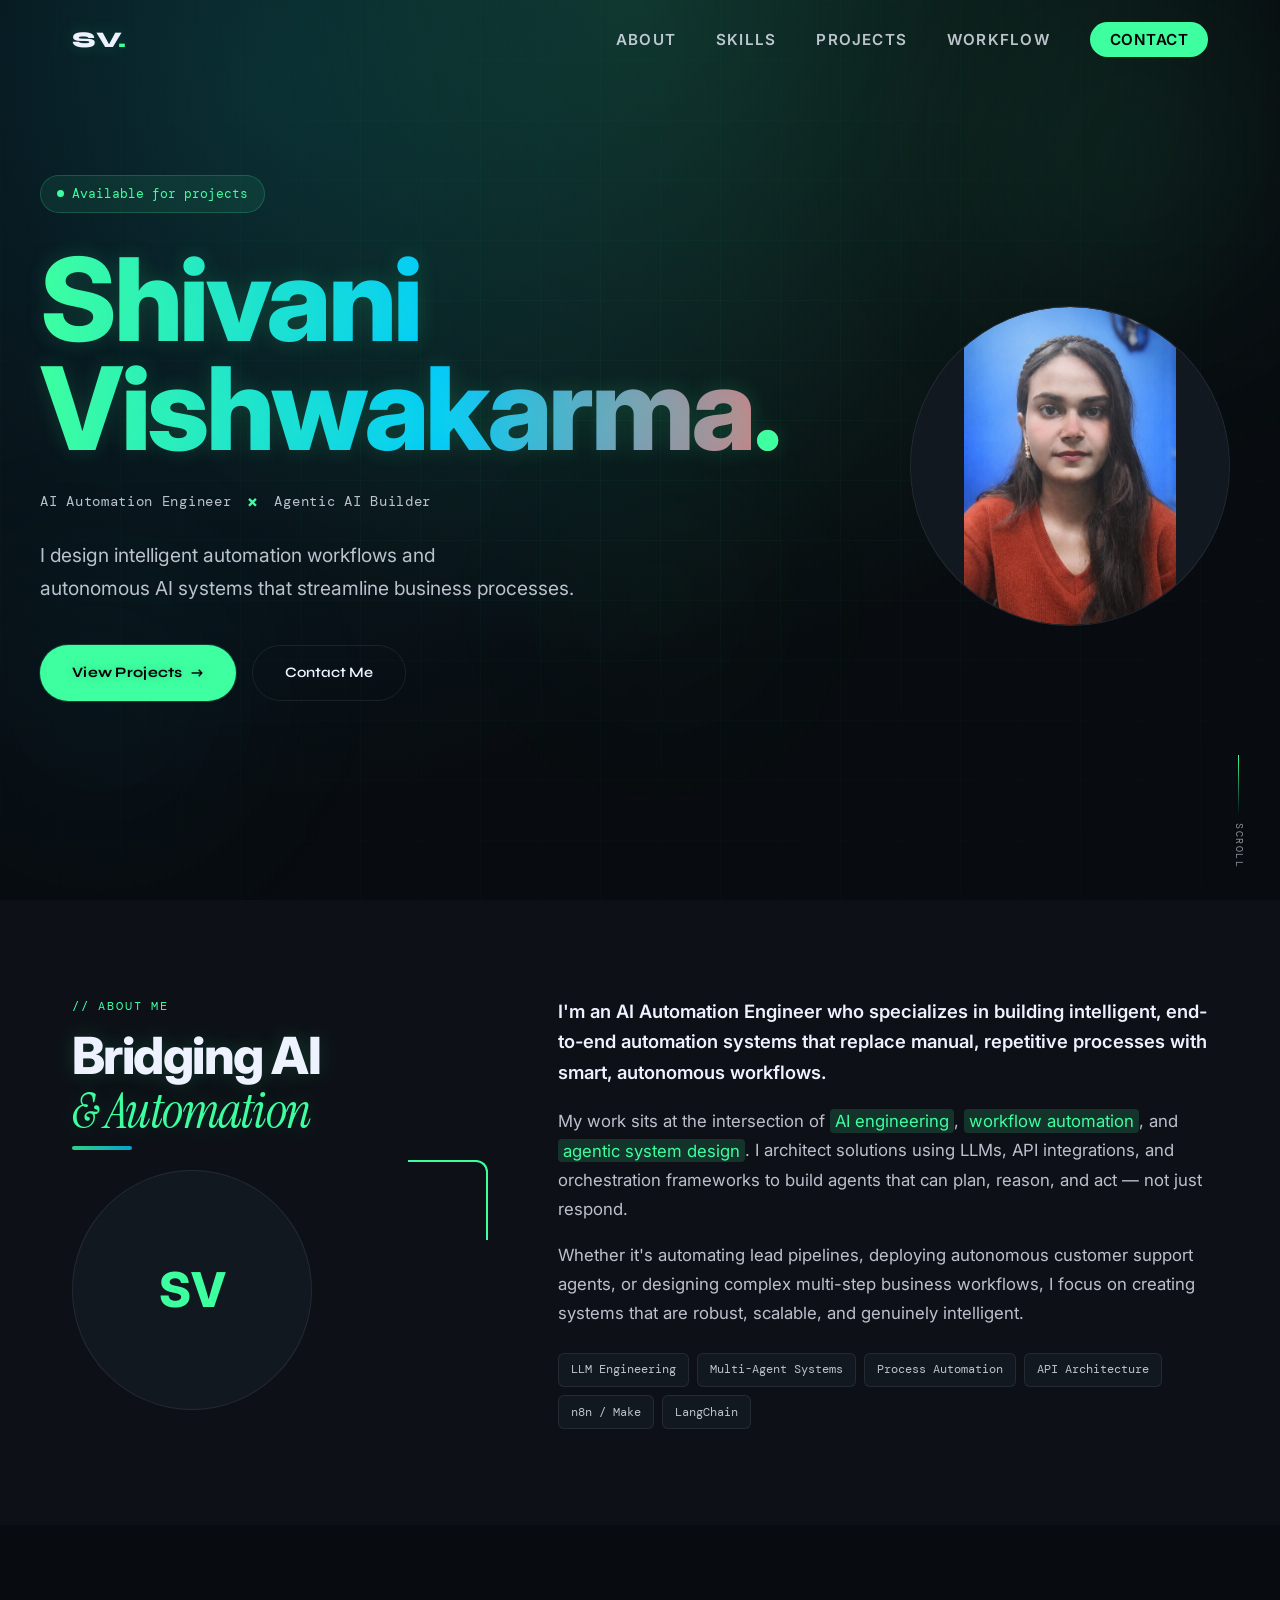
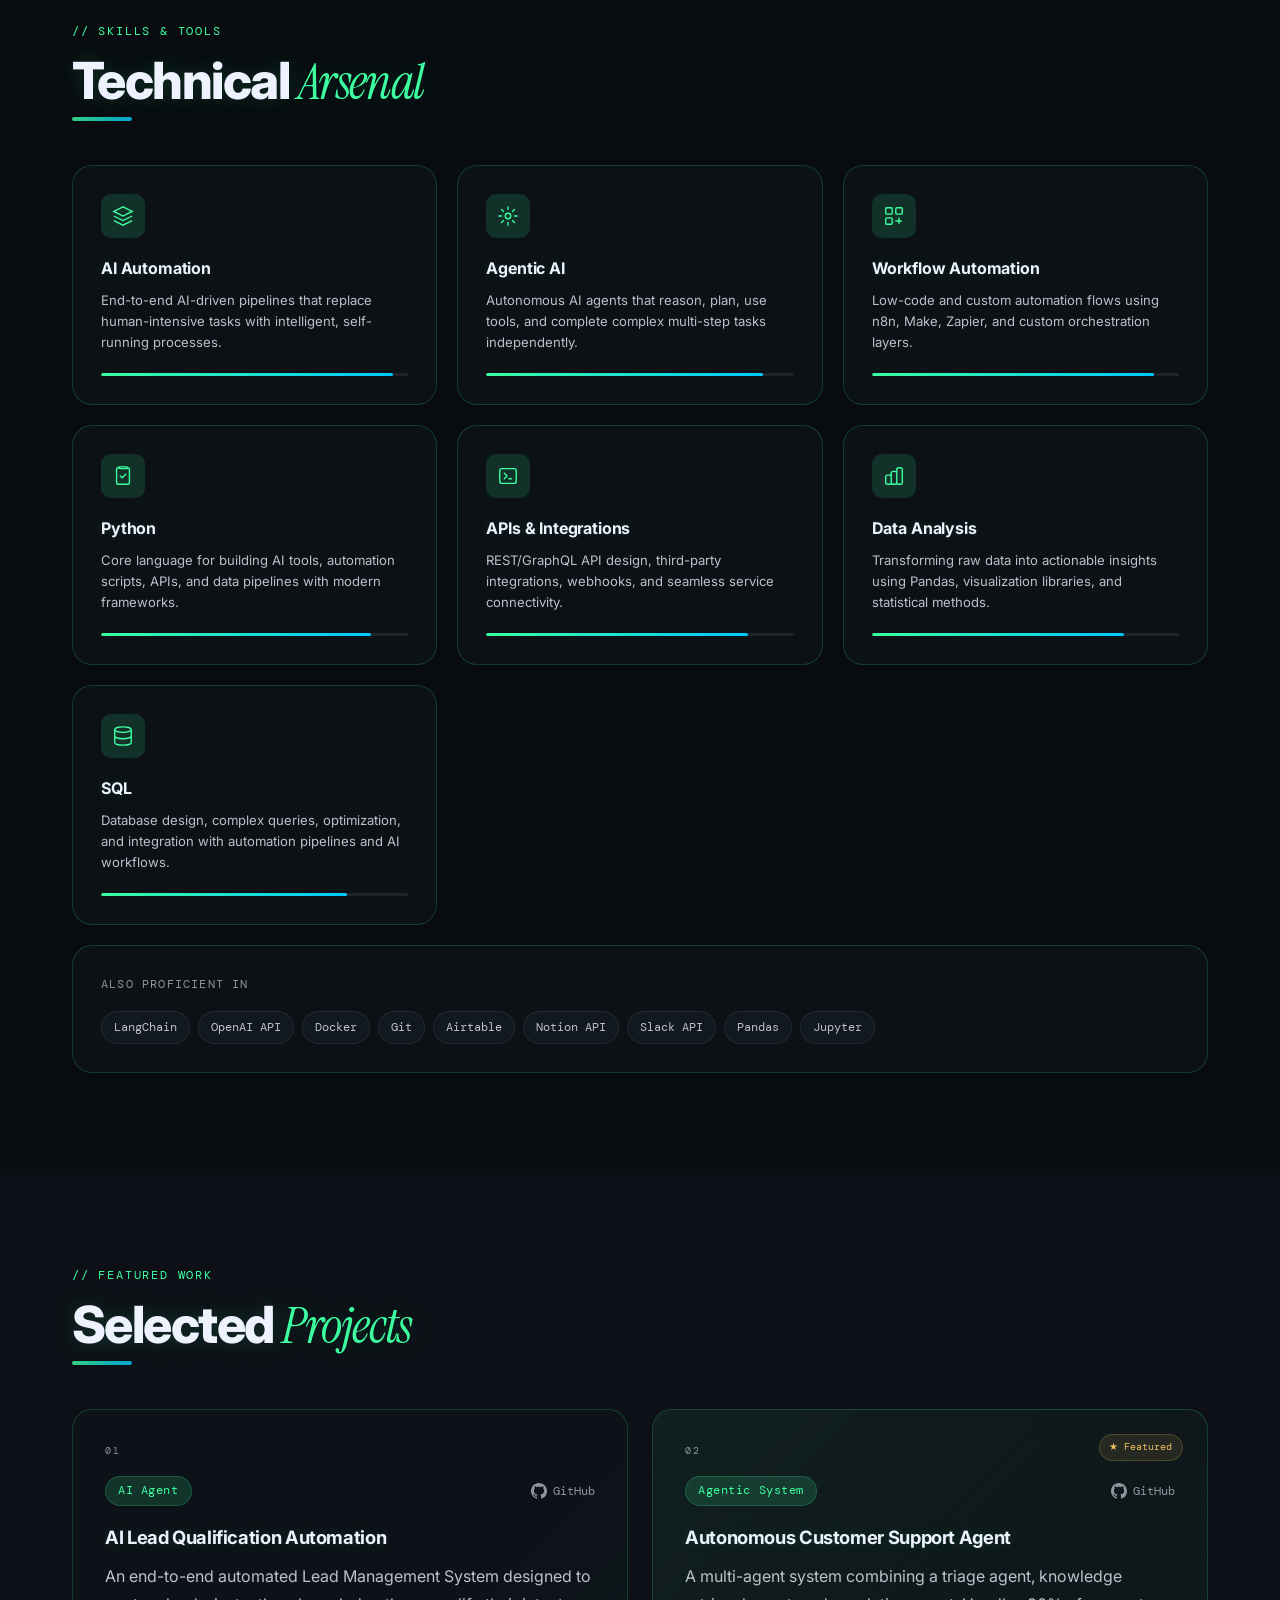
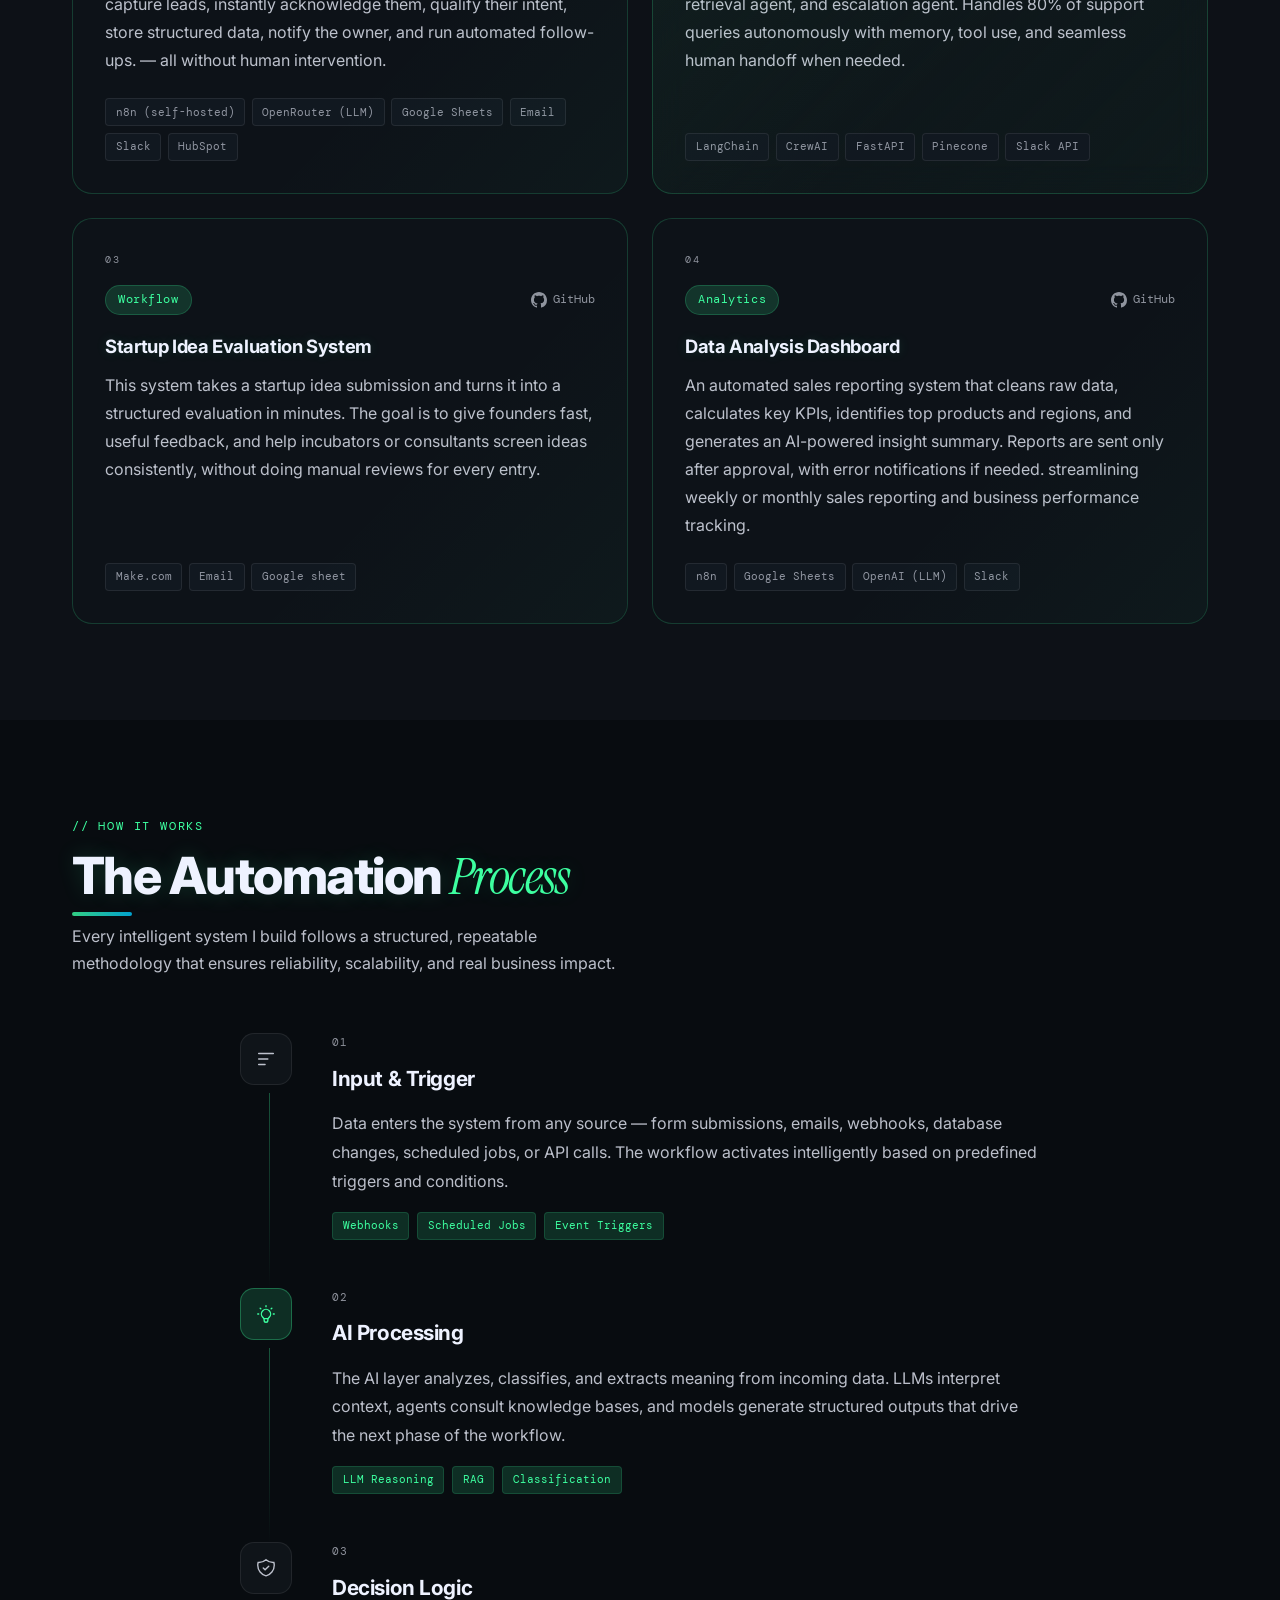
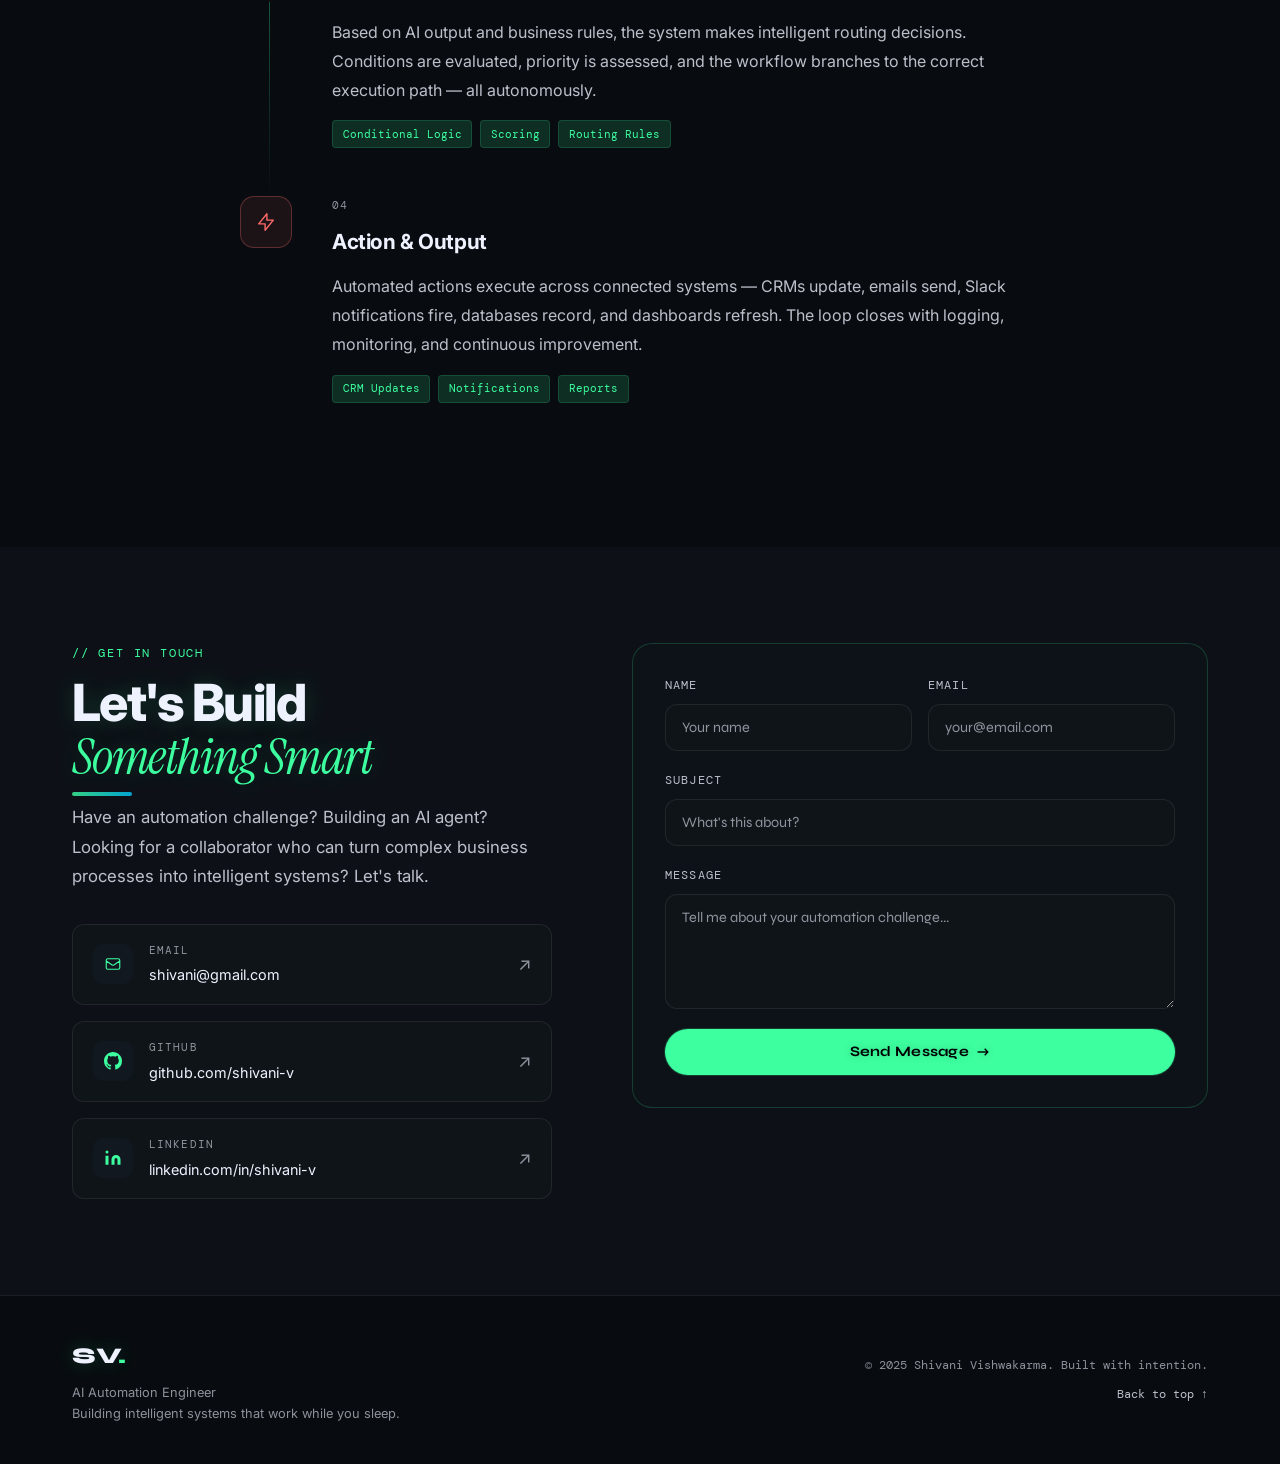
==== commit f232d425: "portfolio" ====
--- a/index.html
+++ b/index.html
@@ -297,7 +297,7 @@
           <div class="project-num">03</div>
           <div class="project-header">
             <div class="project-status">Workflow</div>
-            <a href="#" class="project-link">
+            <a href="https://github.com/shivani-vishwakarmaa/AI-automations/tree/main/02-startup-idea-evaluator" class="project-link">
               <svg viewBox="0 0 24 24" fill="currentColor" width="16" height="16">
                 <path
                   d="M12 0C5.37 0 0 5.37 0 12c0 5.31 3.435 9.795 8.205 11.385.6.105.825-.255.825-.57 0-.285-.015-1.23-.015-2.235-3.015.555-3.795-.735-4.035-1.41-.135-.345-.72-1.41-1.23-1.695-.42-.225-1.02-.78-.015-.795.945-.015 1.62.87 1.845 1.23 1.08 1.815 2.805 1.305 3.495.99.105-.78.42-1.305.765-1.605-2.67-.3-5.46-1.335-5.46-5.925 0-1.305.465-2.385 1.23-3.225-.12-.3-.54-1.53.12-3.18 0 0 1.005-.315 3.3 1.23.96-.27 1.98-.405 3-.405s2.04.135 3 .405c2.295-1.56 3.3-1.23 3.3-1.23.66 1.65.24 2.88.12 3.18.765.84 1.23 1.905 1.23 3.225 0 4.605-2.805 5.625-5.475 5.925.435.375.81 1.095.81 2.22 0 1.605-.015 2.895-.015 3.3 0 .315.225.69.825.57A12.02 12.02 0 0024 12c0-6.63-5.37-12-12-12z" />
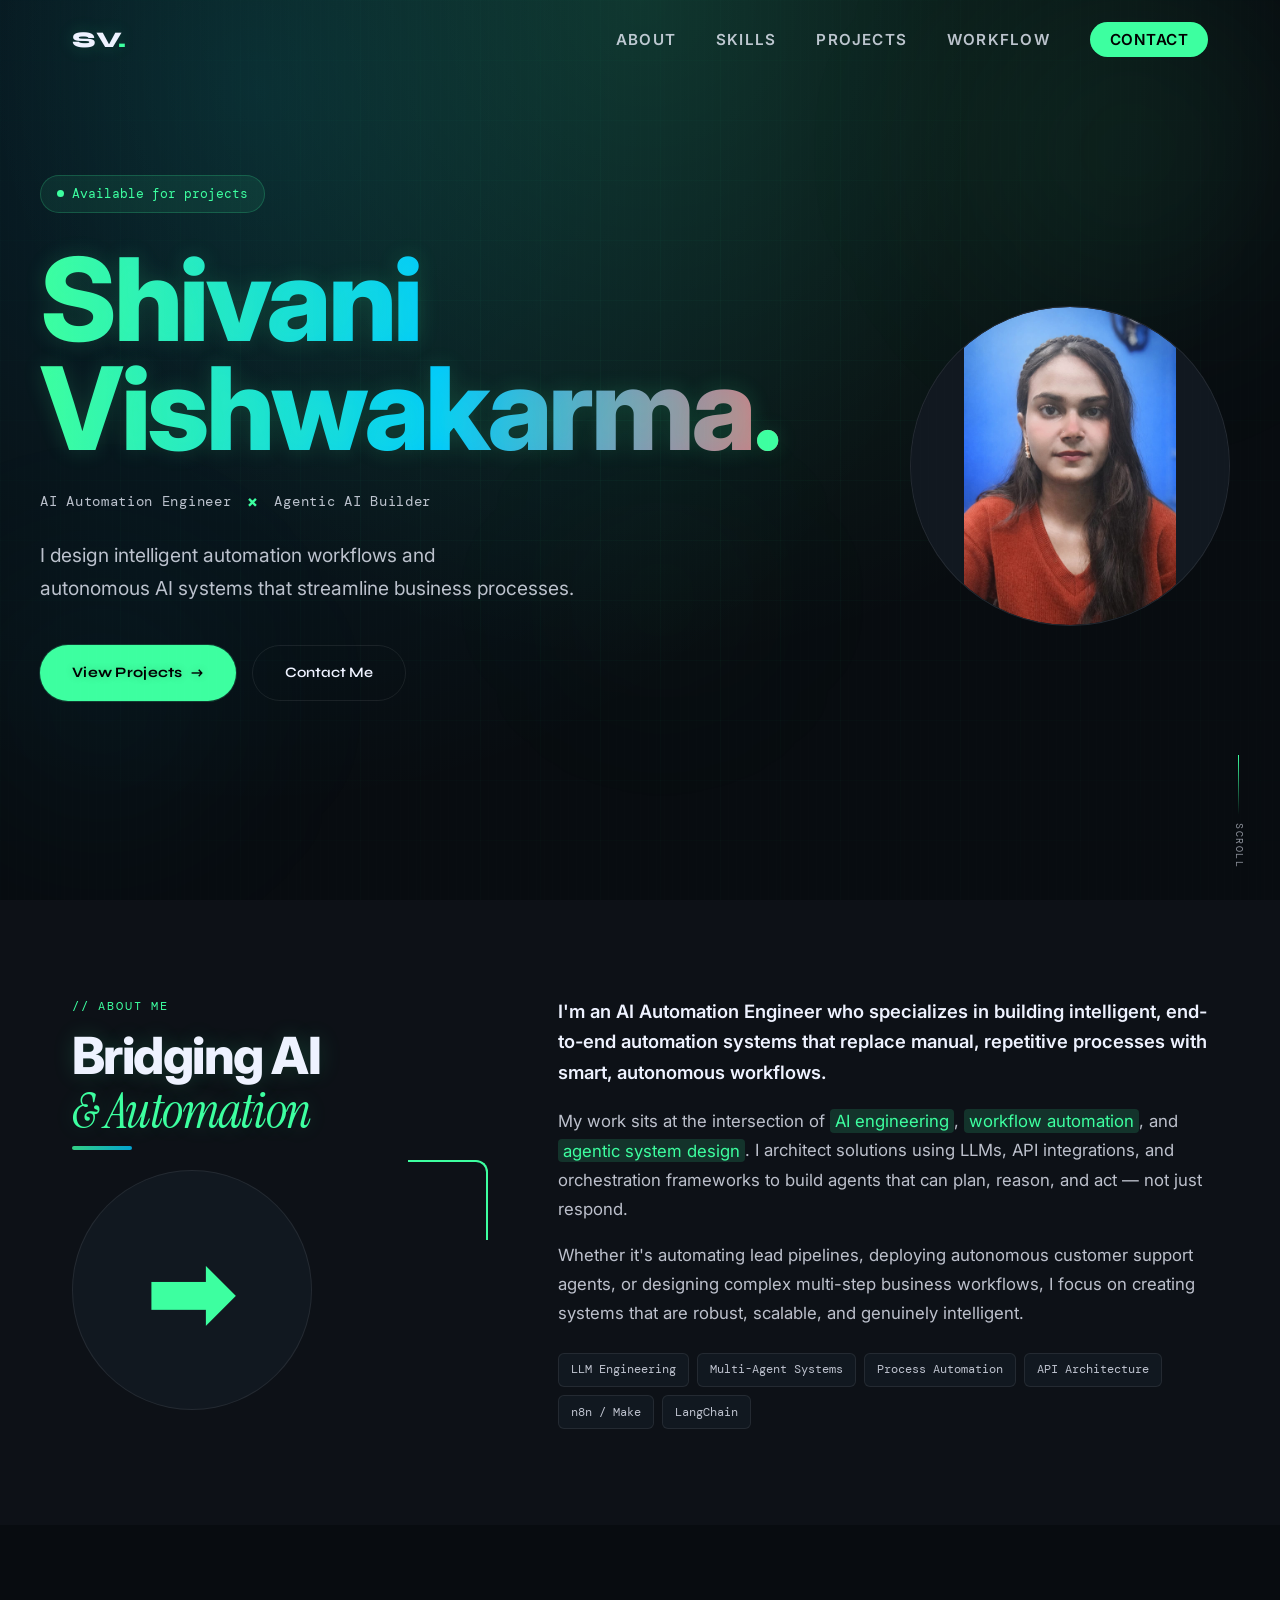
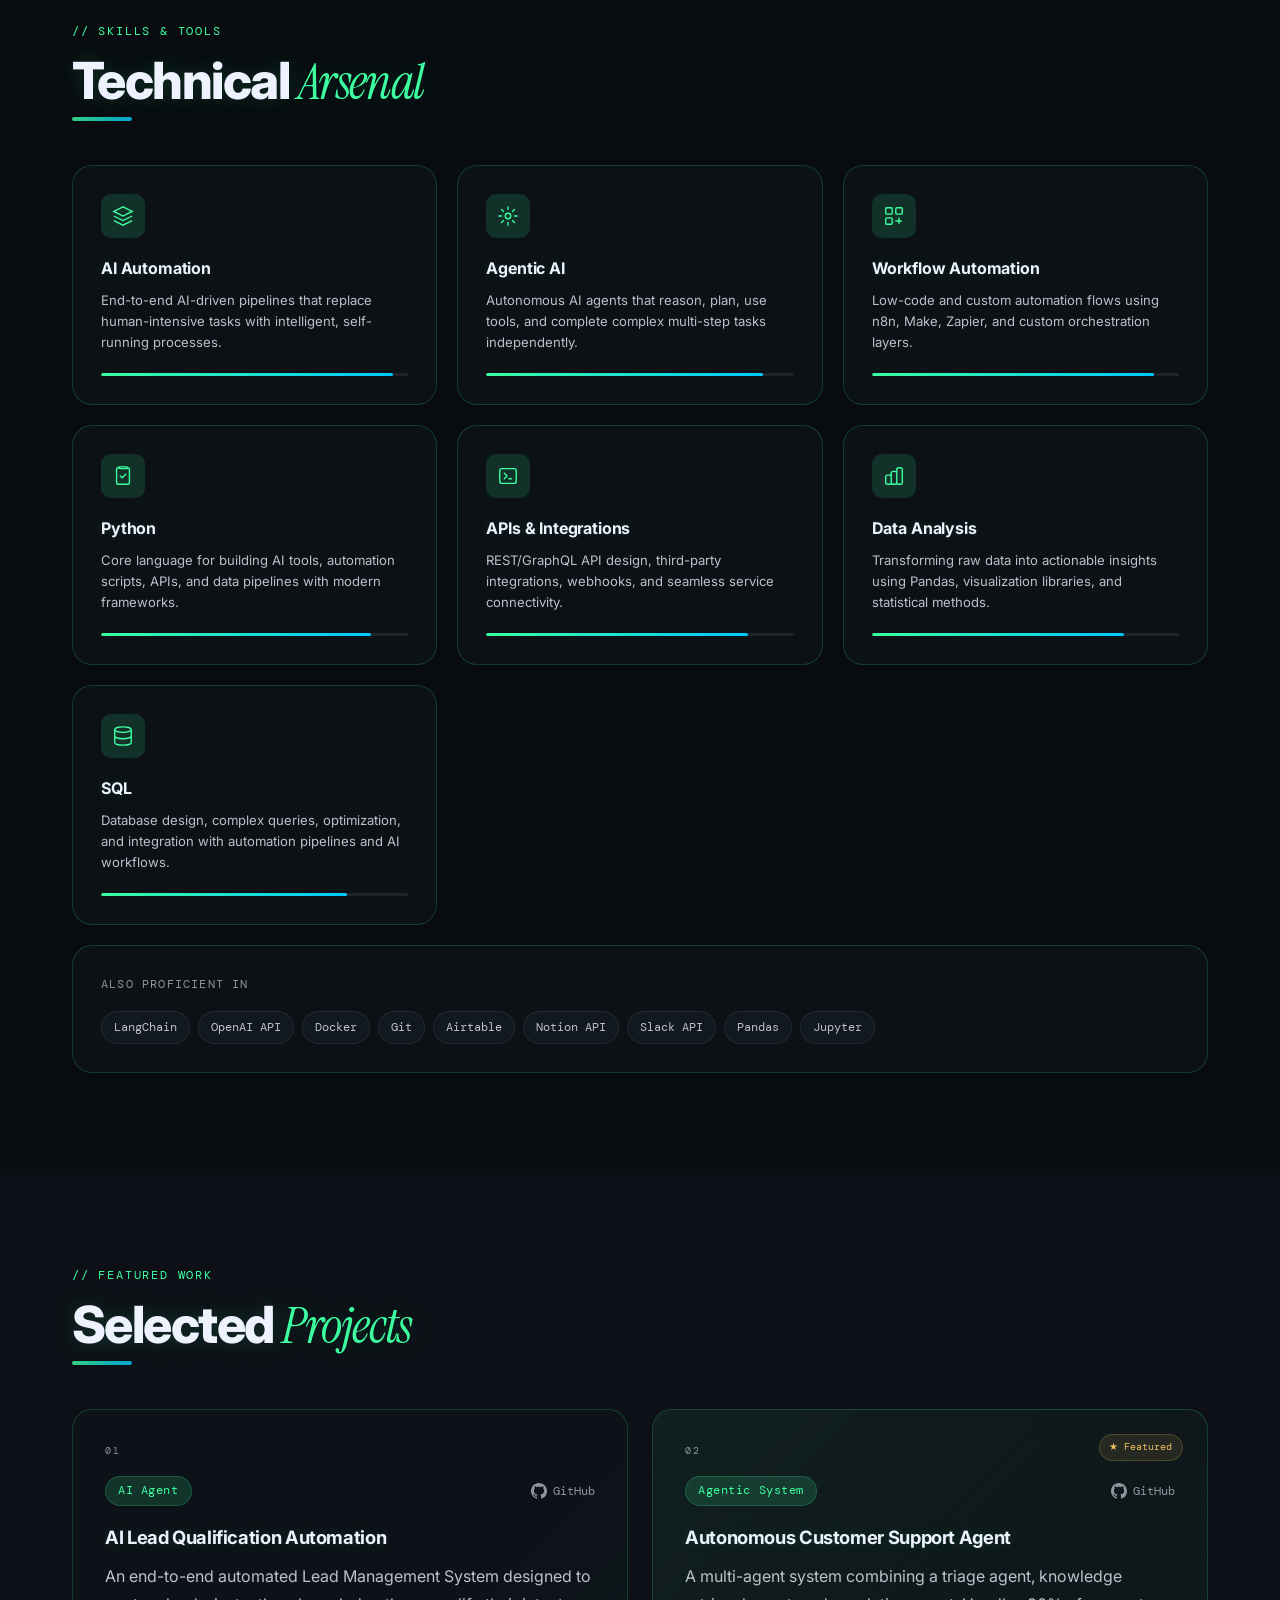
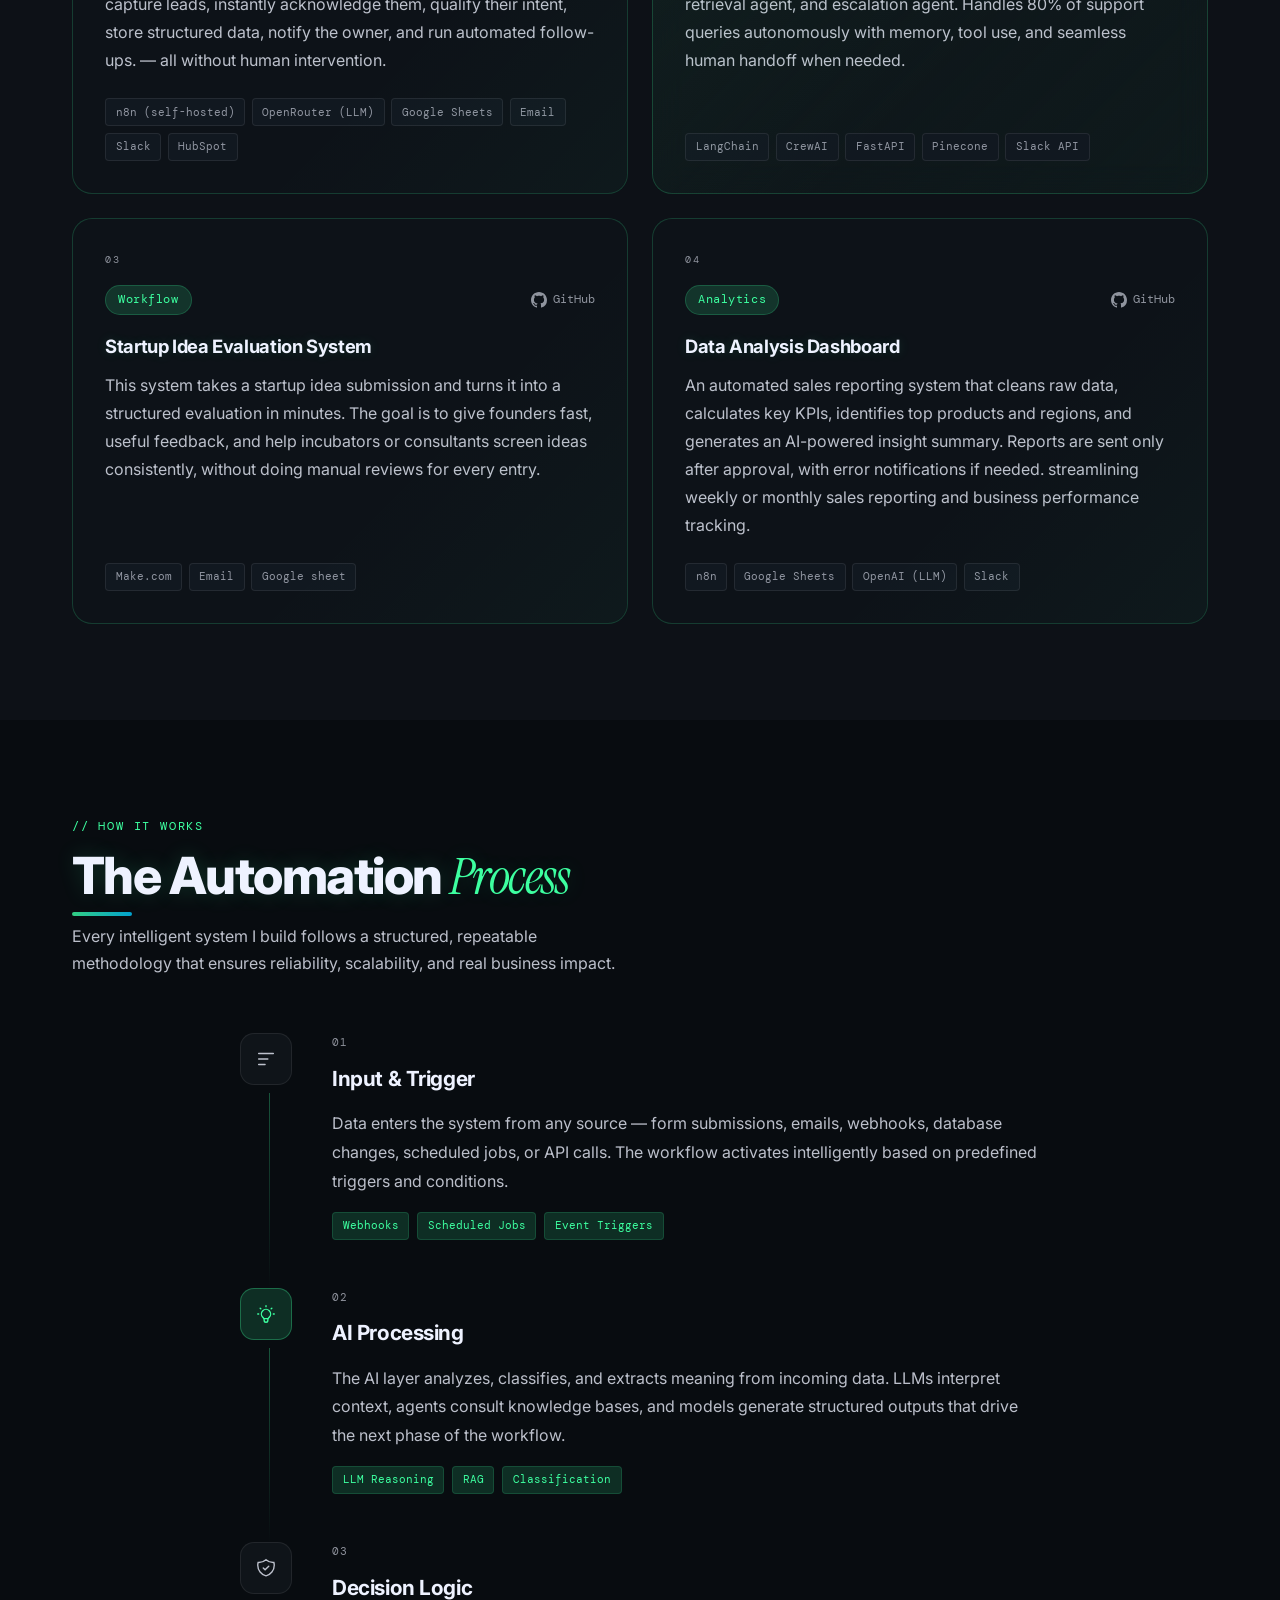
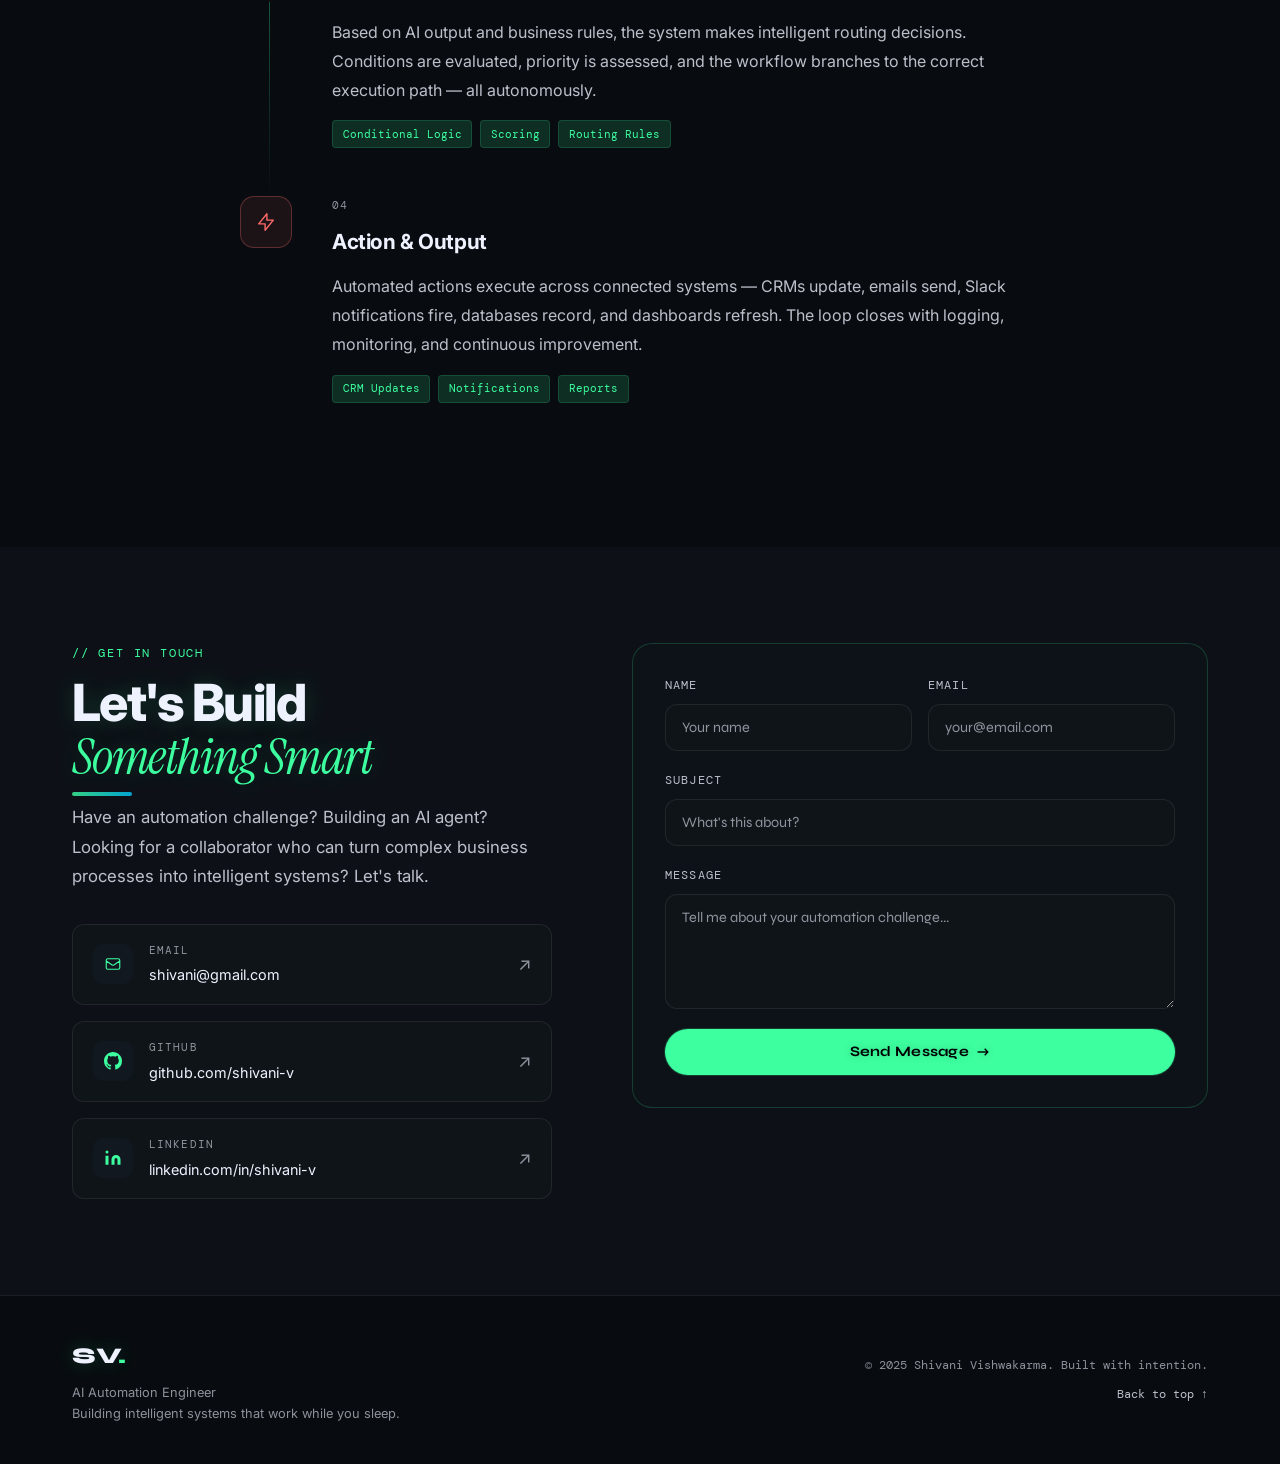
==== commit dd46cef7: "Update index and styles" ====
--- a/index.html
+++ b/index.html
@@ -91,7 +91,7 @@
           <div class="about-image-frame">
             <div class="about-img-placeholder">
 
-              <div class="avatar-initials">SV</div>
+              <div class="avatar-initials">➡️</div>
               <div class="avatar-ring"></div>
               <div class="avatar-ring ring-2"></div>
             </div>
--- a/style.css
+++ b/style.css
@@ -691,7 +691,7 @@
 }
 
 .avatar-initials {
-  font-size: 3rem;
+  font-size: 7rem;
   font-weight: 800;
   color: var(--accent);
   z-index: 1;
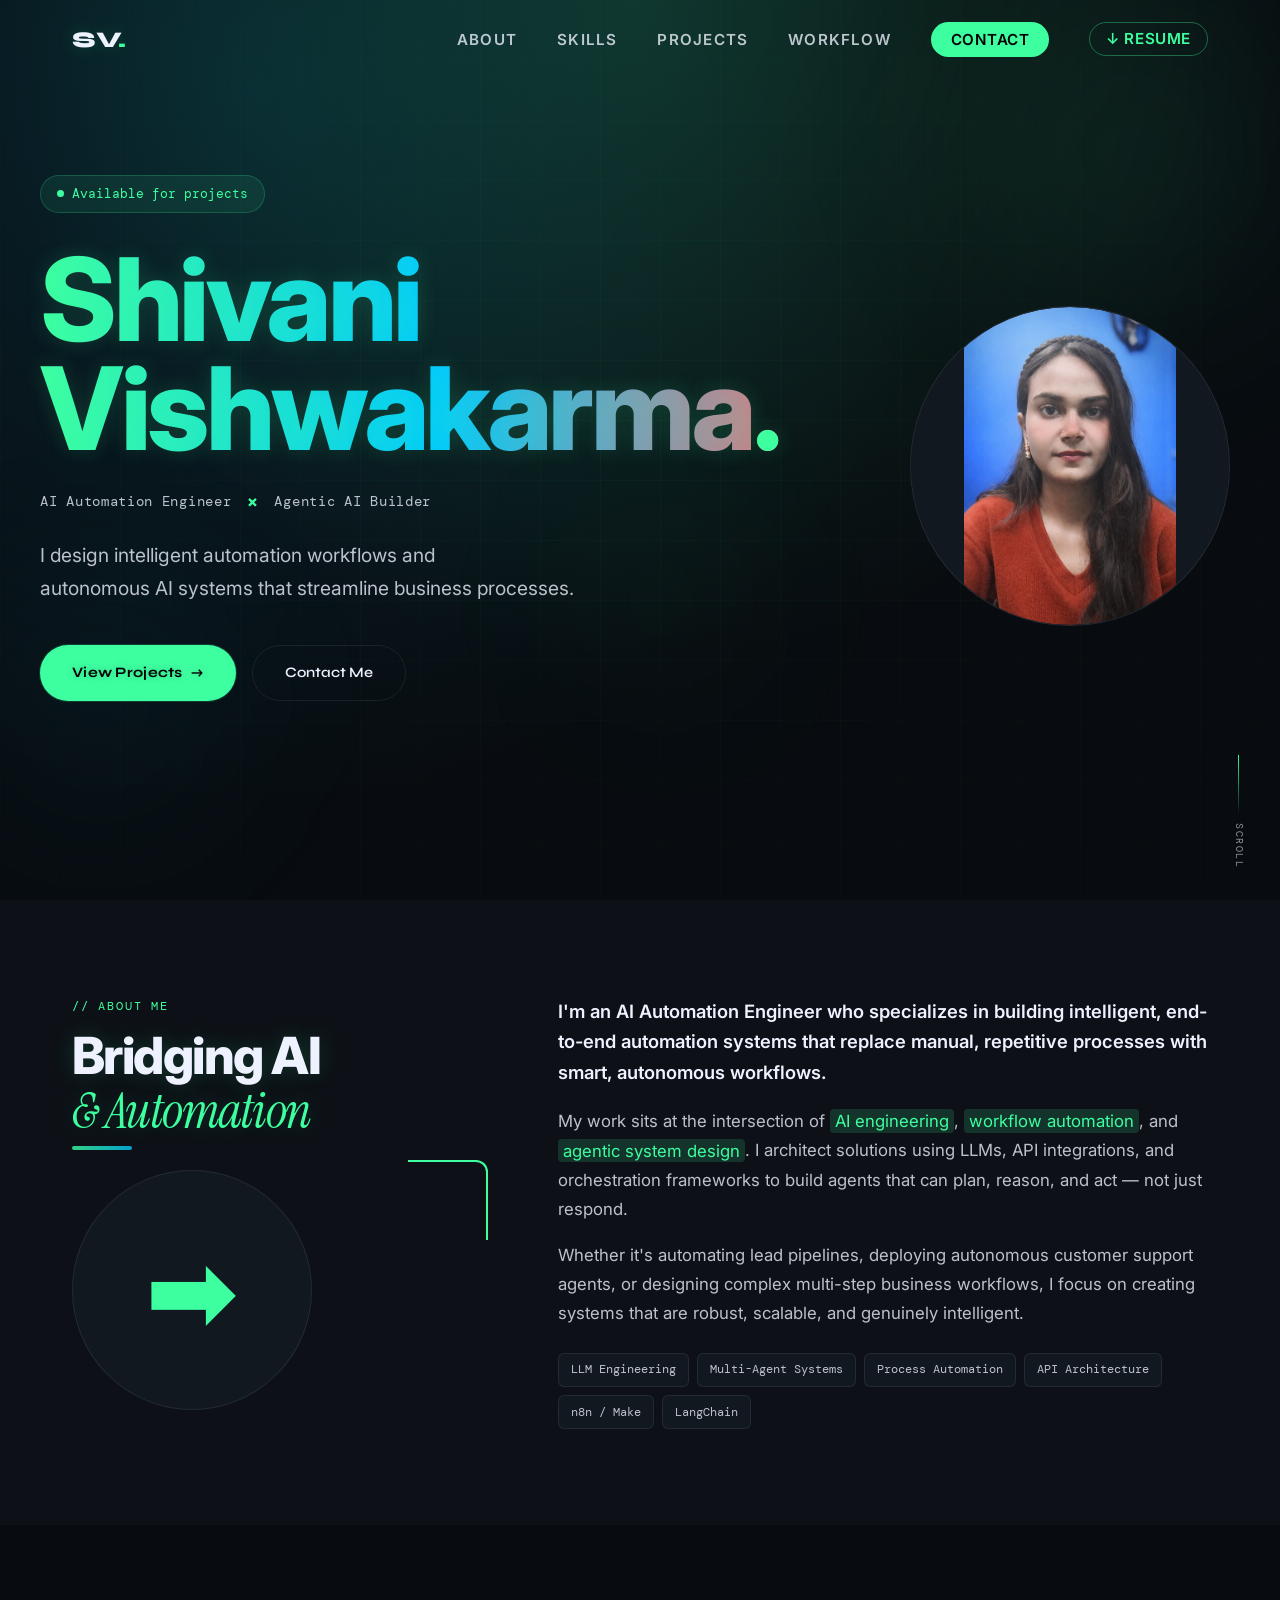
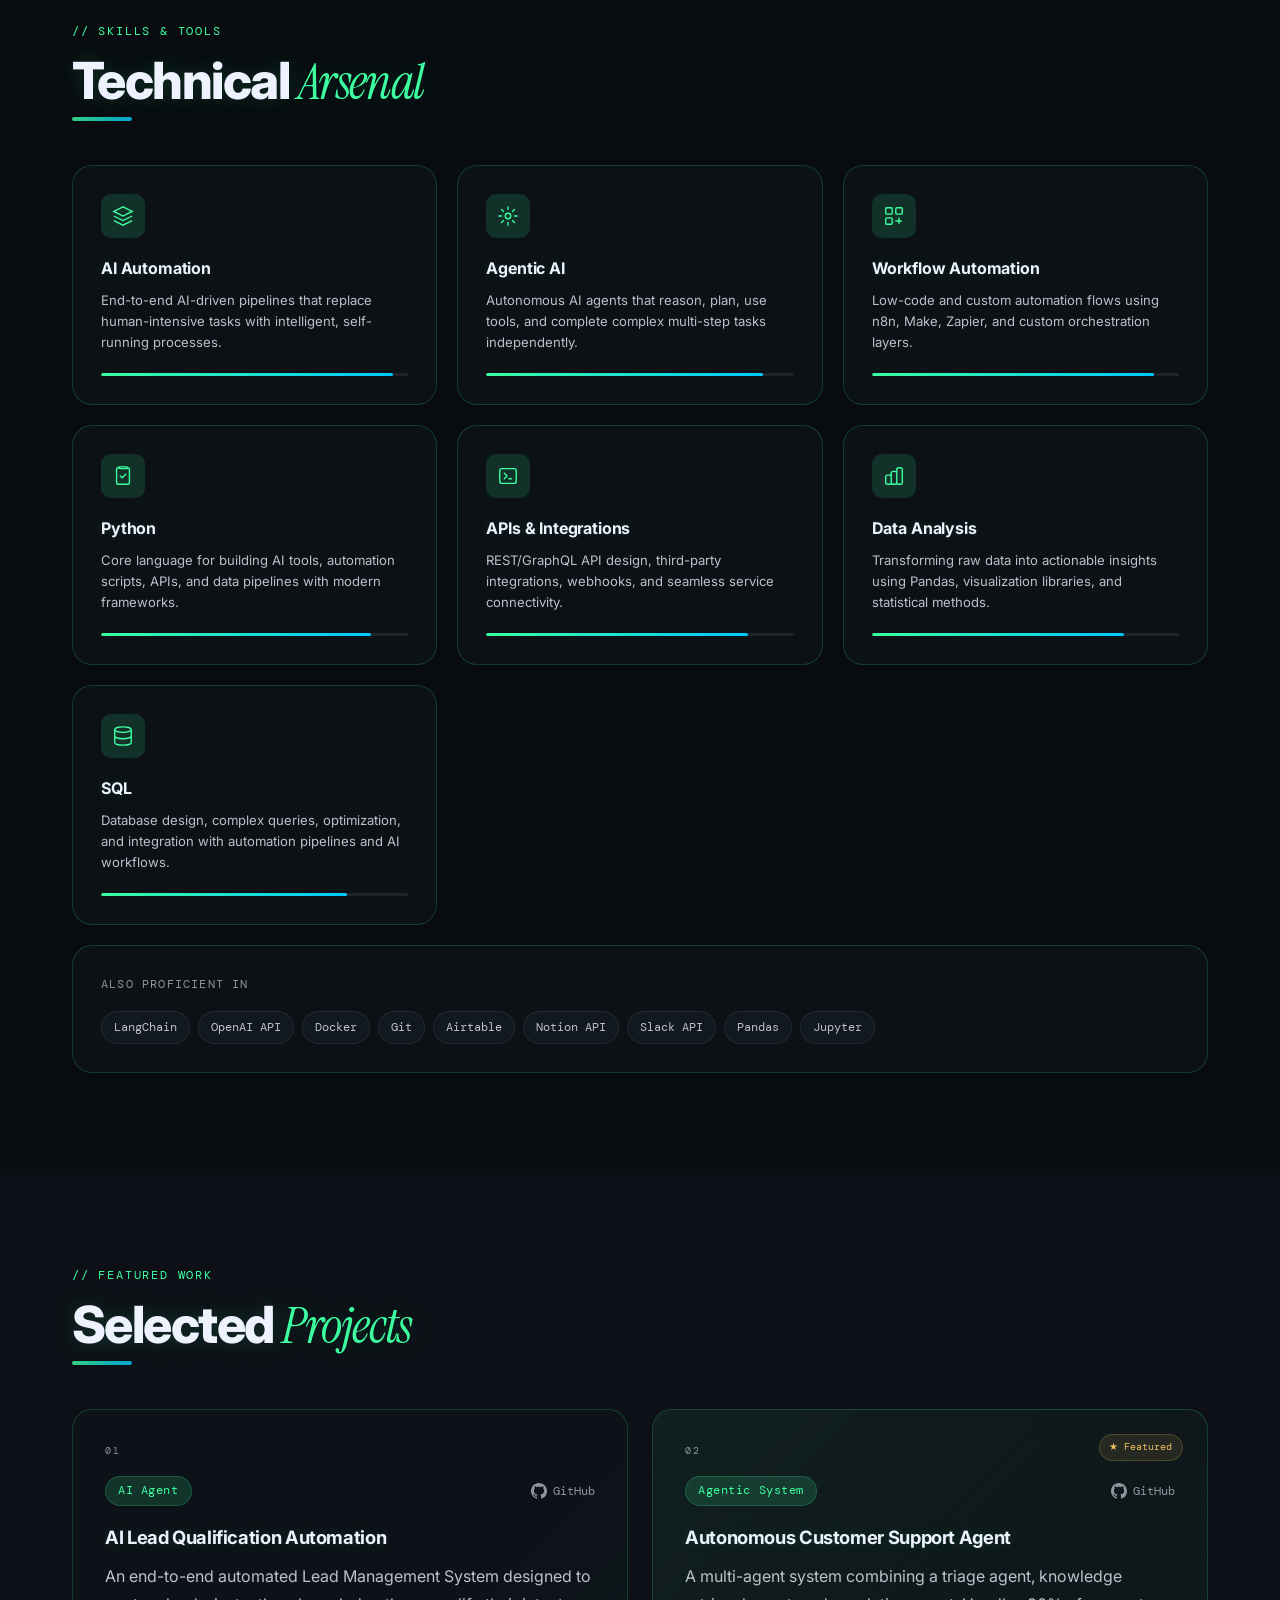
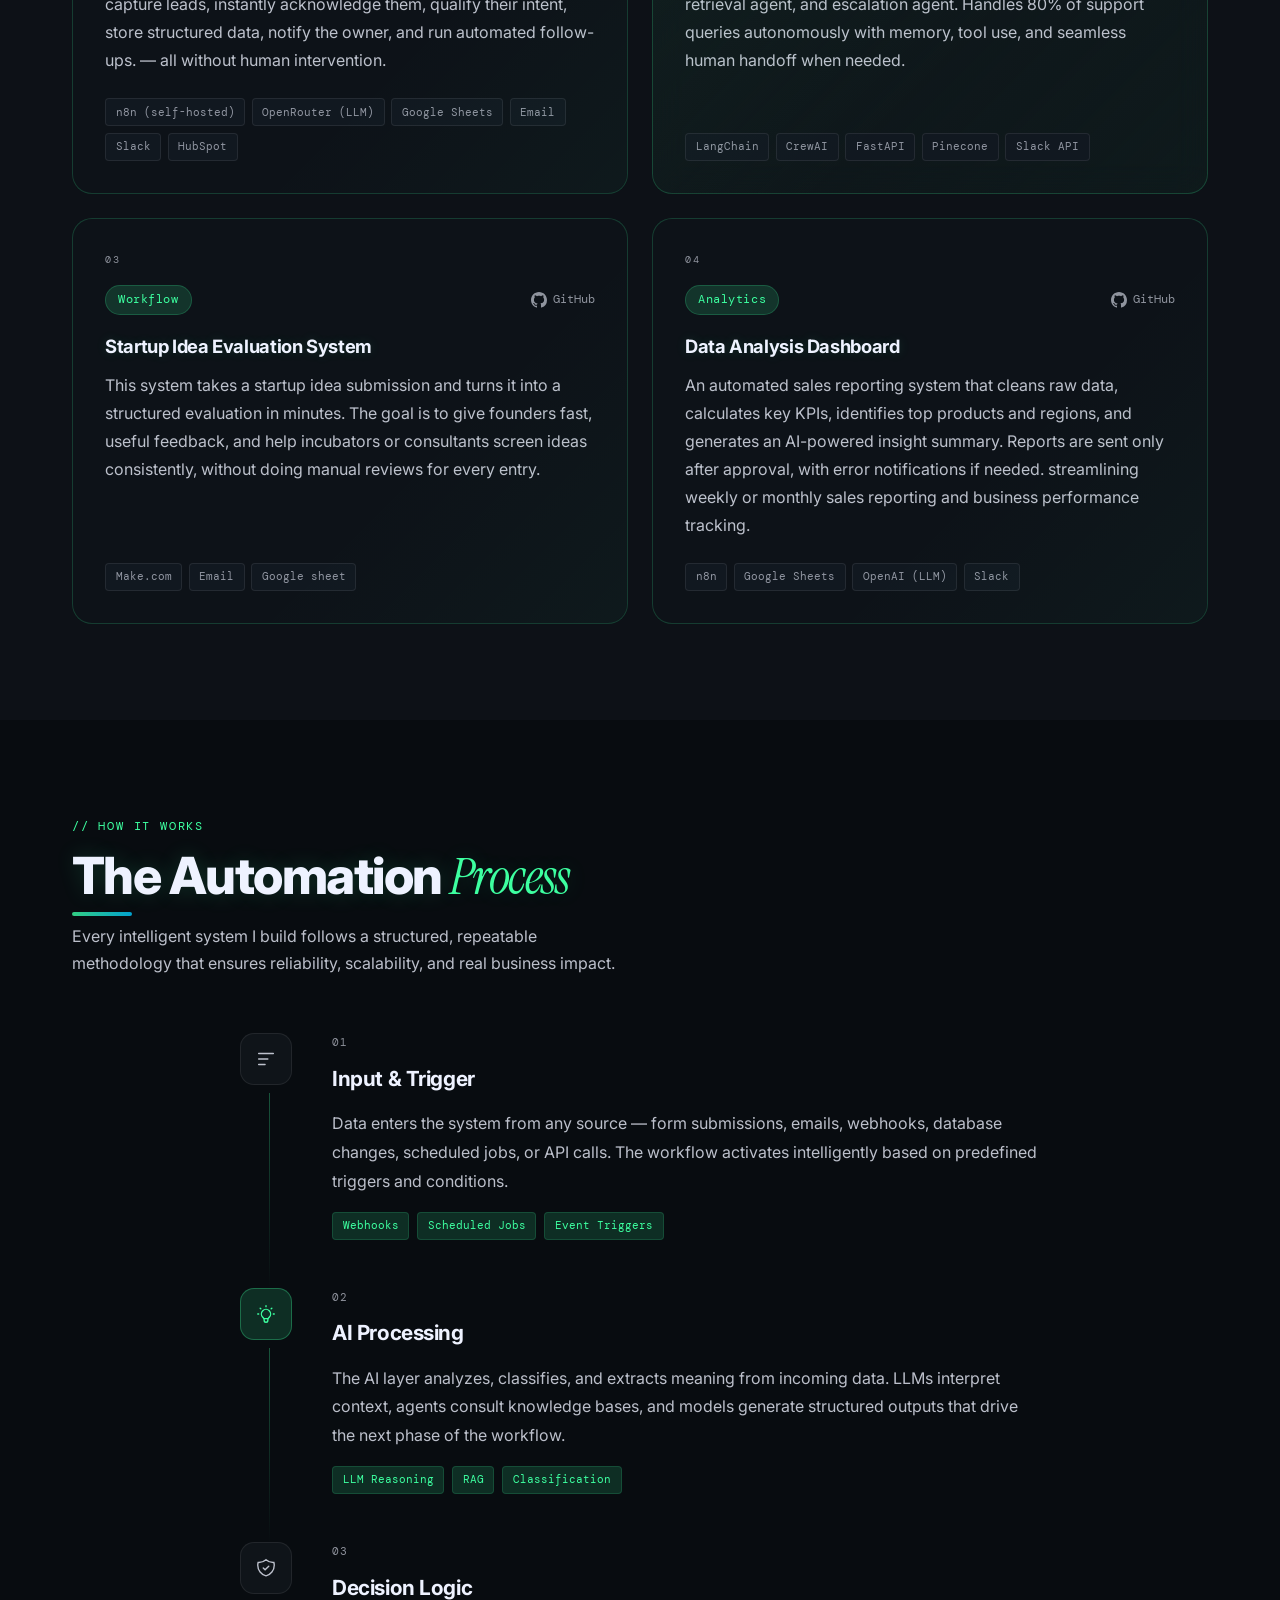
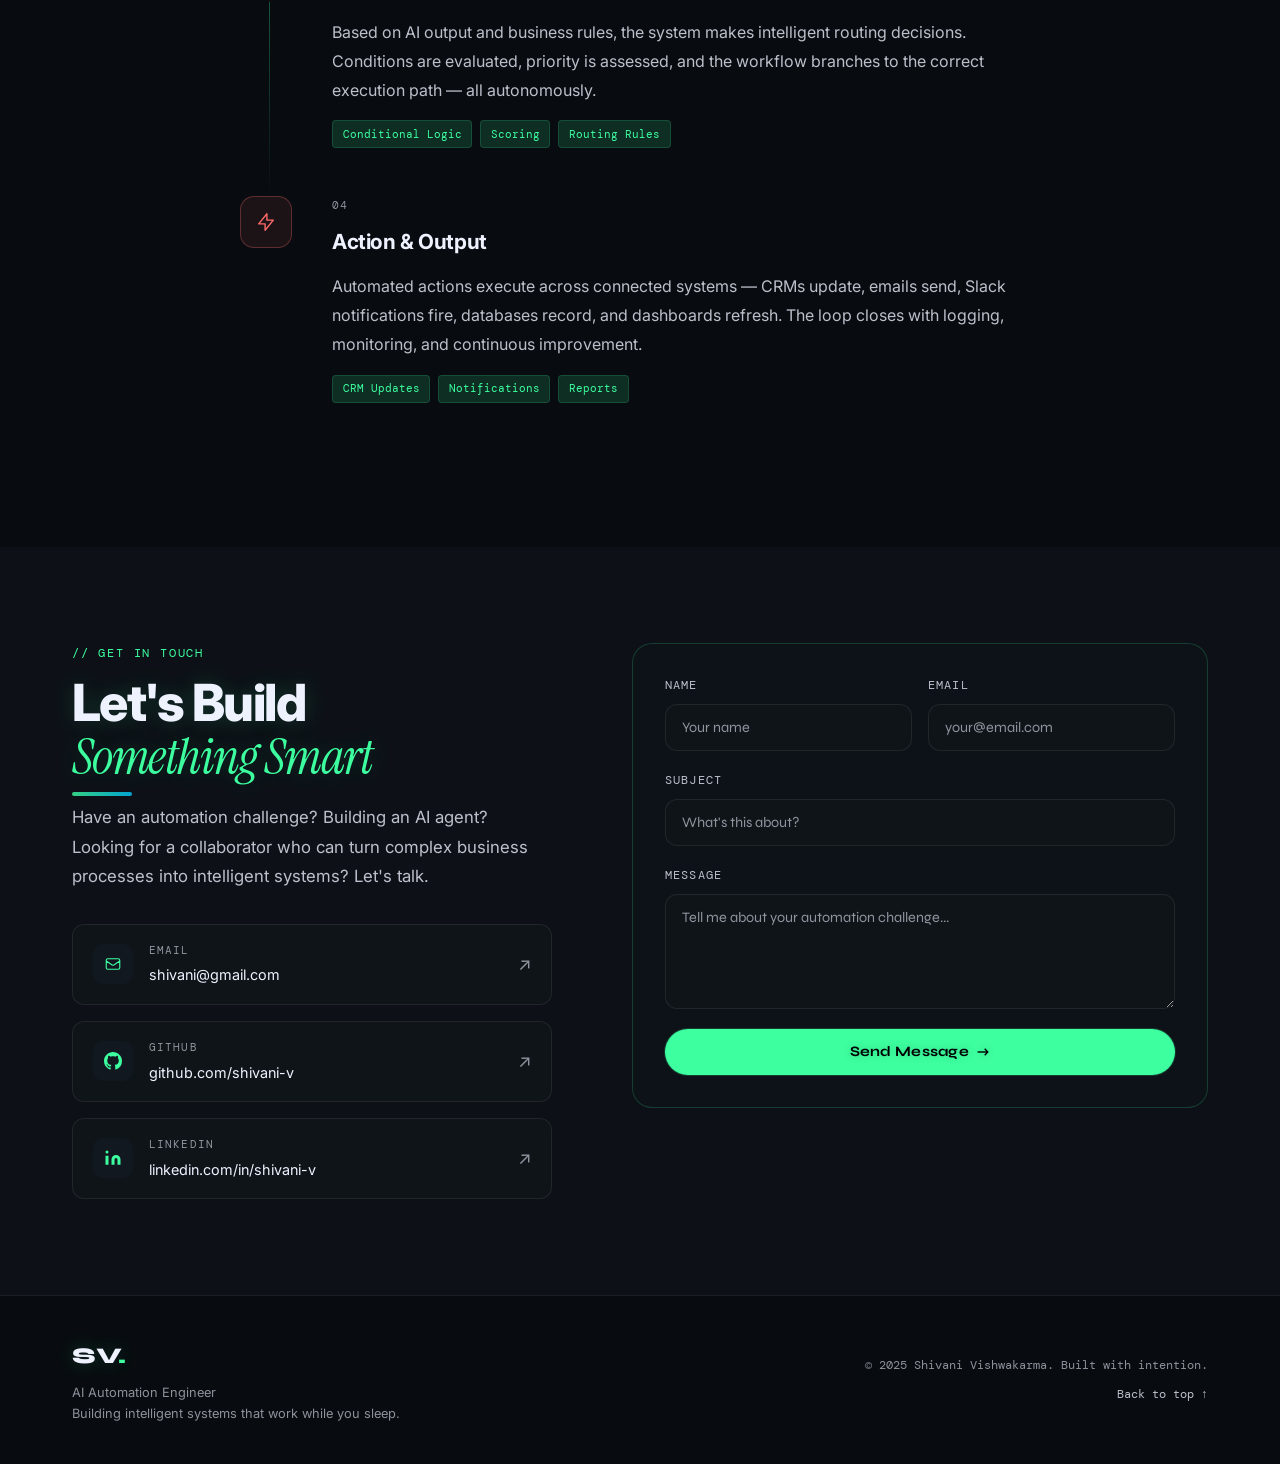
==== commit b807f9b9: "added resume" ====
--- a/index.html
+++ b/index.html
@@ -26,6 +26,8 @@
         <li><a href="#projects">Projects</a></li>
         <li><a href="#workflow">Workflow</a></li>
         <li><a href="#contact" class="nav-cta">Contact</a></li>
+        <li><a href="AI AUTOMATION &amp; WORKFLOW ENGINEER.pdf" download class="nav-resume">&#8595; Resume</a></li>
+
       </ul>
     </div>
   </nav>
--- a/style.css
+++ b/style.css
@@ -476,6 +476,70 @@
   transform: translateY(-2px);
 }
 
+/* ── RESUME DOWNLOAD BUTTON (Hero) ── */
+.btn-resume {
+  display: inline-flex;
+  align-items: center;
+  background: transparent;
+  color: var(--accent);
+  font-family: var(--font-head);
+  font-weight: 600;
+  font-size: 0.9rem;
+  padding: 0.9rem 2rem;
+  border-radius: 100px;
+  text-decoration: none;
+  border: 1px solid rgba(61, 255, 160, 0.4);
+  transition: all var(--transition);
+  letter-spacing: 0.02em;
+  position: relative;
+  overflow: hidden;
+}
+
+.btn-resume::before {
+  content: '';
+  position: absolute;
+  inset: 0;
+  background: rgba(61, 255, 160, 0.06);
+  opacity: 0;
+  transition: opacity var(--transition);
+  border-radius: inherit;
+}
+
+.btn-resume:hover {
+  border-color: var(--accent);
+  color: #000;
+  background: var(--accent);
+  transform: translateY(-2px);
+  box-shadow: 0 8px 30px rgba(61, 255, 160, 0.28);
+}
+
+.btn-resume:hover::before {
+  opacity: 1;
+}
+
+.btn-resume:focus-visible {
+  outline: 3px solid rgba(61, 255, 160, 0.55);
+  outline-offset: 4px;
+}
+
+/* ── RESUME NAV LINK (Navbar) ── */
+.nav-links .nav-resume {
+  background: transparent;
+  color: var(--accent) !important;
+  border: 1px solid rgba(61, 255, 160, 0.35);
+  padding: 0.4rem 1rem;
+  border-radius: 100px;
+  font-weight: 600;
+  letter-spacing: 0.04em;
+  transition: all var(--transition);
+}
+
+.nav-links .nav-resume:hover {
+  background: var(--accent);
+  color: #000 !important;
+  border-color: var(--accent);
+  box-shadow: 0 0 18px rgba(61, 255, 160, 0.25);
+}
 .hero-stats {
   display: flex;
   align-items: center;
